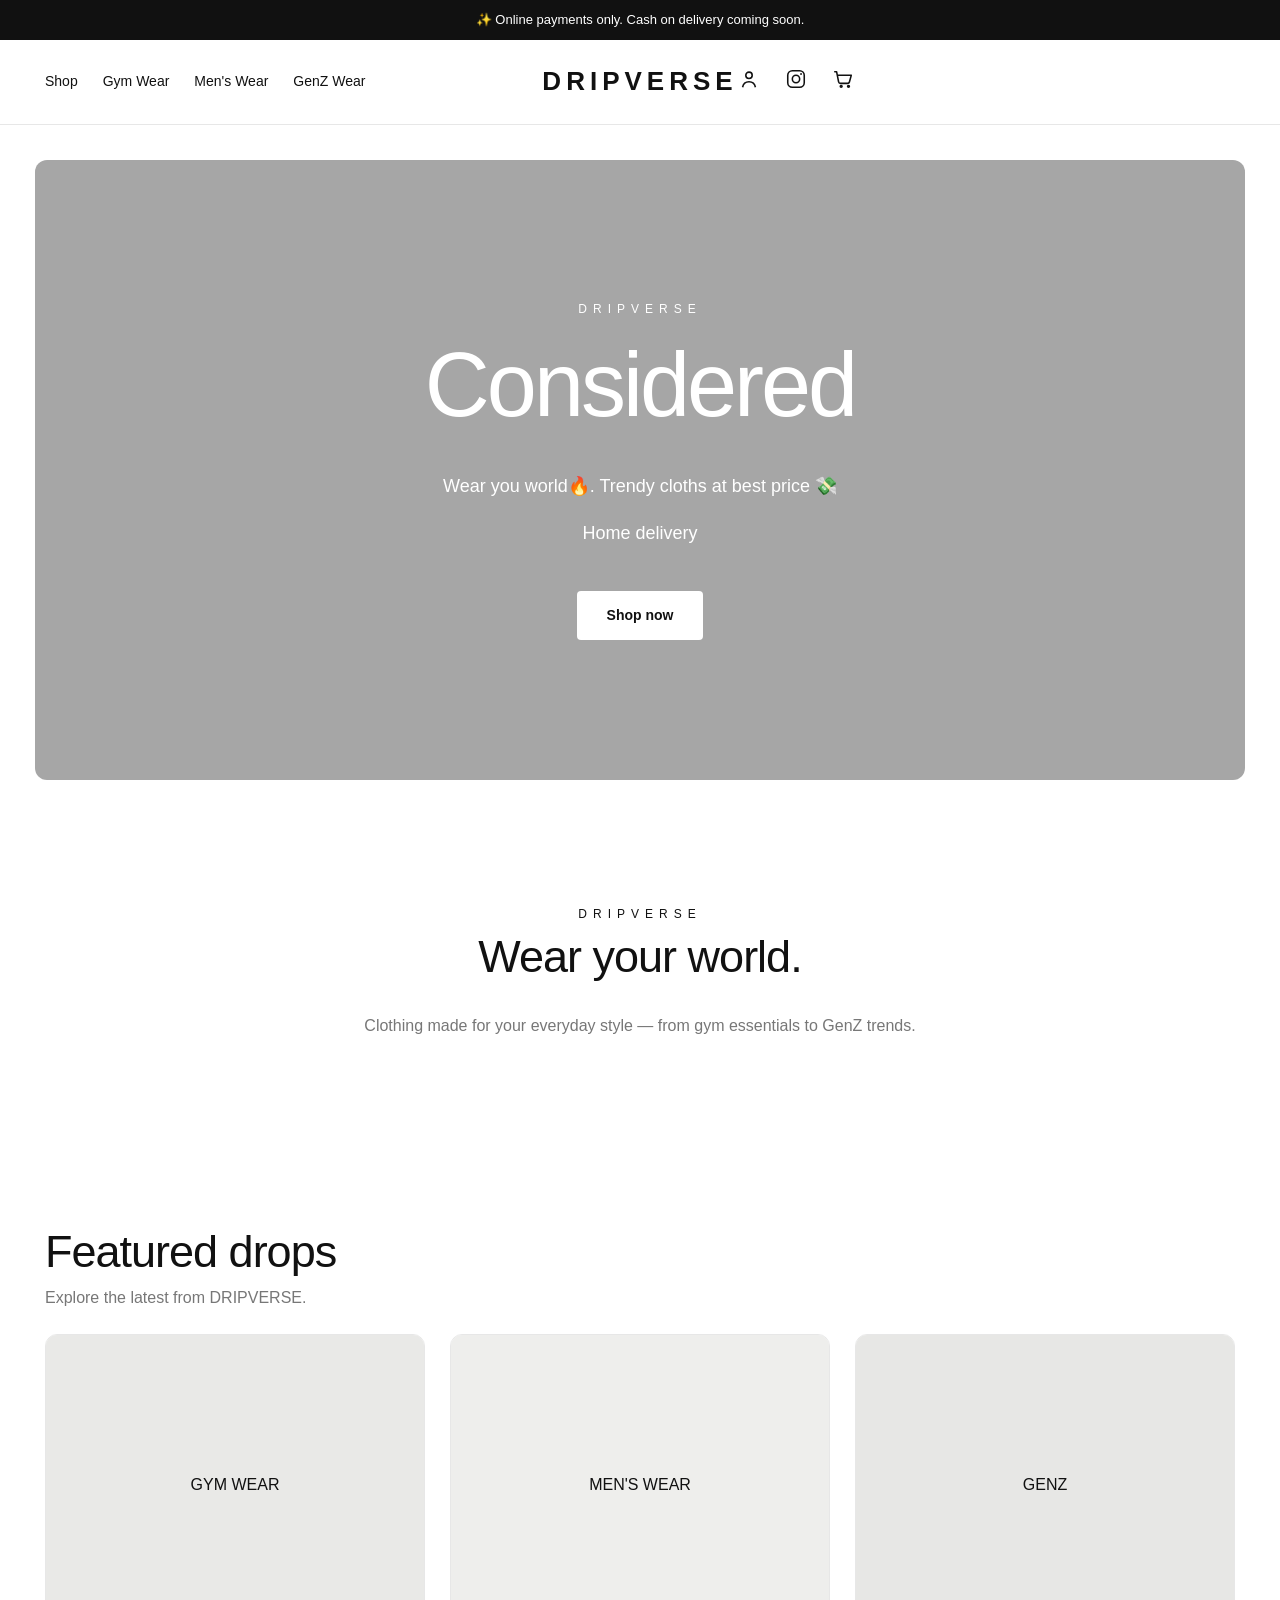
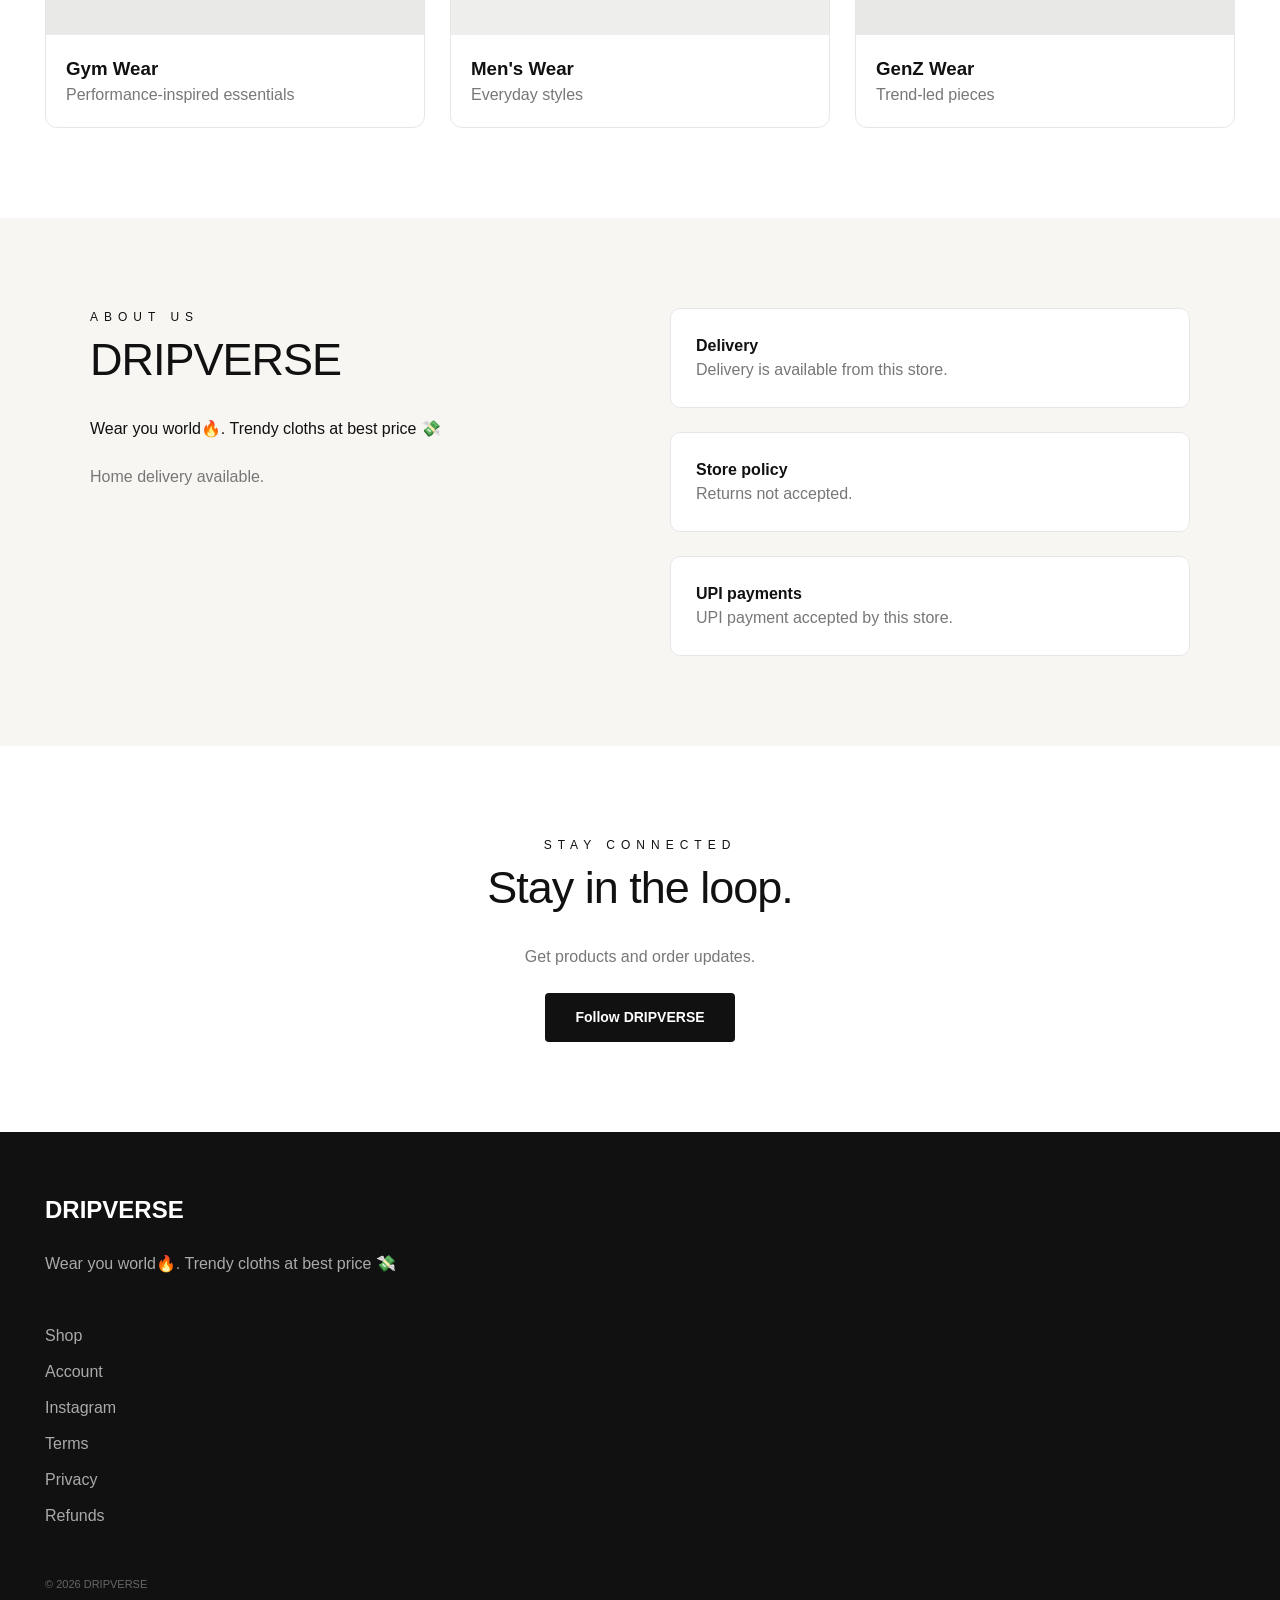
==== index.html @ 85ec78ca "Rename Index.html to index.html" ====
<!DOCTYPE html>
<html lang="en">

<head>

  <meta charset="UTF-8">

  <meta
    name="viewport"
    content="width=device-width, initial-scale=1.0"
  >

  <title>DRIPVERSE</title>

  <link
    rel="stylesheet"
    href="css/style.css"
  >

</head>


<body>


<!-- =========================
     PAYMENT NOTICE
========================= -->

<div class="topbar">

  ✨ Online payments only.
  Cash on delivery coming soon.

</div>



<!-- =========================
     HEADER
========================= -->

<header class="header">


  <!-- LEFT -->

  <nav class="nav-left">

    <a href="shop.html">
      Shop
    </a>

    <a href="shop.html?category=gym">
      Gym Wear
    </a>

    <a href="shop.html?category=men">
      Men's Wear
    </a>

    <a href="shop.html?category=genz">
      GenZ Wear
    </a>

  </nav>



  <!-- CENTER LOGO -->

  <a
    class="logo"
    href="index.html"
  >

    DRIPVERSE

  </a>



  <!-- RIGHT -->

  <nav class="nav-right">


    <!-- ACCOUNT -->

    <a
      href="account.html"
      aria-label="Account"
    >

      <svg
        class="icon"
        viewBox="0 0 24 24"
        fill="none"
        stroke="currentColor"
        stroke-width="1.7"
      >

        <circle
          cx="12"
          cy="8"
          r="3.5"
        />

        <path
          d="M5 21c.7-4 3-6 7-6s6.3 2 7 6"
        />

      </svg>

    </a>



    <!-- INSTAGRAM -->

    <a
      href="https://www.instagram.com/dripverse_co/"
      target="_blank"
      aria-label="Instagram"
    >

      <svg
        class="icon"
        viewBox="0 0 24 24"
        fill="none"
        stroke="currentColor"
        stroke-width="1.7"
      >

        <rect
          x="3"
          y="3"
          width="18"
          height="18"
          rx="5"
        />

        <circle
          cx="12"
          cy="12"
          r="4"
        />

        <circle
          cx="17.5"
          cy="6.5"
          r="1"
          fill="currentColor"
          stroke="none"
        />

      </svg>

    </a>



    <!-- CART -->

    <a
      href="cart.html"
      aria-label="Cart"
    >

      <svg
        class="icon"
        viewBox="0 0 24 24"
        fill="none"
        stroke="currentColor"
        stroke-width="1.7"
        stroke-linecap="round"
        stroke-linejoin="round"
      >

        <path
          d="M3 4h2l2.2 11.2a2 2 0 0 0 2 1.6h7.9a2 2 0 0 0 1.9-1.5L21 8H6"
        />

        <circle
          cx="10"
          cy="20"
          r="1"
        />

        <circle
          cx="18"
          cy="20"
          r="1"
        />

      </svg>

    </a>


  </nav>

</header>



<!-- =========================
     HERO
========================= -->

<section class="hero">


  <div class="hero-content">


    <div class="hero-small">

      DRIPVERSE

    </div>



    <h1>

      Considered

    </h1>



    <p>

      Wear you world🔥.
      Trendy cloths at best price 💸

    </p>



    <p>

      Home delivery

    </p>



    <br>



    <a
      class="btn"
      href="shop.html"
    >

      Shop now

    </a>


  </div>


</section>



<!-- =========================
     INTRO
========================= -->

<section class="section">


  <div
    style="
      max-width:850px;
      margin:auto;
      text-align:center;
    "
  >


    <div class="hero-small">

      DRIPVERSE

    </div>



    <h2 class="title">

      Wear your world.

    </h2>



    <br>



    <p class="subtitle">

      Clothing made for your everyday style —
      from gym essentials to GenZ trends.

    </p>


  </div>


</section>



<!-- =========================
     SHOP
========================= -->

<section
  class="section"
  id="shop"
>


  <h2 class="title">

    Featured drops

  </h2>



  <p class="subtitle">

    Explore the latest from DRIPVERSE.

  </p>



  <br>



  <div class="product-grid">


    <!-- GYM -->

    <a
      class="product-card"
      href="shop.html?category=gym"
    >

      <div
        style="
          height:300px;
          background:#e9e9e7;
          display:flex;
          align-items:center;
          justify-content:center;
        "
      >

        <span>

          GYM WEAR

        </span>

      </div>


      <div class="product-info">

        <h3>

          Gym Wear

        </h3>


        <p class="subtitle">

          Performance-inspired essentials

        </p>

      </div>

    </a>



    <!-- MEN -->

    <a
      class="product-card"
      href="shop.html?category=men"
    >

      <div
        style="
          height:300px;
          background:#eeeeec;
          display:flex;
          align-items:center;
          justify-content:center;
        "
      >

        <span>

          MEN'S WEAR

        </span>

      </div>


      <div class="product-info">

        <h3>

          Men's Wear

        </h3>


        <p class="subtitle">

          Everyday styles

        </p>

      </div>

    </a>



    <!-- GENZ -->

    <a
      class="product-card"
      href="shop.html?category=genz"
    >

      <div
        style="
          height:300px;
          background:#e7e7e5;
          display:flex;
          align-items:center;
          justify-content:center;
        "
      >

        <span>

          GENZ

        </span>

      </div>


      <div class="product-info">

        <h3>

          GenZ Wear

        </h3>


        <p class="subtitle">

          Trend-led pieces

        </p>

      </div>

    </a>


  </div>


</section>



<!-- =========================
     ABOUT
========================= -->

<section
  class="section about"
  id="about"
>


  <div
    style="
      max-width:1100px;
      margin:auto;
      display:grid;
      grid-template-columns:1fr 1fr;
      gap:60px;
    "
  >


    <div>

      <div class="hero-small">

        ABOUT US

      </div>


      <h2 class="title">

        DRIPVERSE

      </h2>


      <br>


      <p>

        Wear you world🔥.
        Trendy cloths at best price 💸

      </p>


      <br>


      <p class="subtitle">

        Home delivery available.

      </p>

    </div>



    <div>


      <div class="info-box">

        <strong>

          Delivery

        </strong>


        <p class="subtitle">

          Delivery is available
          from this store.

        </p>

      </div>


      <br>


      <div class="info-box">

        <strong>

          Store policy

        </strong>


        <p class="subtitle">

          Returns not accepted.

        </p>

      </div>


      <br>


      <div class="info-box">

        <strong>

          UPI payments

        </strong>


        <p class="subtitle">

          UPI payment accepted
          by this store.

        </p>

      </div>


    </div>


  </div>


</section>



<!-- =========================
     CONTACT
========================= -->

<section
  class="section"
  id="contact"
>


  <div
    style="
      max-width:650px;
      margin:auto;
      text-align:center;
    "
  >


    <div class="hero-small">

      STAY CONNECTED

    </div>


    <h2 class="title">

      Stay in the loop.

    </h2>


    <br>


    <p class="subtitle">

      Get products and order updates.

    </p>


    <br>


    <a
      class="btn btn-dark"
      href="https://www.instagram.com/dripverse_co/"
      target="_blank"
    >

      Follow DRIPVERSE

    </a>


  </div>


</section>



<!-- =========================
     FOOTER
========================= -->

<footer class="footer">


  <h2>

    DRIPVERSE

  </h2>


  <br>


  <p
    style="
      color:#aaa;
      max-width:400px;
    "
  >

    Wear you world🔥.
    Trendy cloths at best price 💸

  </p>


  <br><br>


  <div class="footer-links">


    <a href="shop.html">

      Shop

    </a>


    <a href="account.html">

      Account

    </a>


    <a href="https://www.instagram.com/dripverse_co/"
       target="_blank">

      Instagram

    </a>


    <a href="Policies/terms/index.html">

      Terms

    </a>


    <a href="Policies/privacy/index.html">

      Privacy

    </a>


    <a href="Policies/refund/index.html">

      Refunds

    </a>


  </div>


  <br><br>


  <p
    style="
      color:#666;
      font-size:11px;
    "
  >

    © 2026 DRIPVERSE

  </p>


</footer>


</body>

</html>
---- css/style.css ----
/* =========================
   DRIPVERSE GLOBAL STYLE
========================= */

*{
  margin:0;
  padding:0;
  box-sizing:border-box;
}

:root{
  --black:#111111;
  --white:#ffffff;
  --cream:#f7f6f2;
  --grey:#777;
  --border:#e7e7e7;
}

html{
  scroll-behavior:smooth;
}

body{
  font-family:Arial, Helvetica, sans-serif;
  background:var(--white);
  color:var(--black);
  line-height:1.5;
}

a{
  text-decoration:none;
  color:inherit;
}

img{
  max-width:100%;
  display:block;
}


/* =========================
   TOP NOTICE
========================= */

.topbar{
  background:#111;
  color:white;
  text-align:center;
  padding:10px;
  font-size:13px;
}


/* =========================
   HEADER
========================= */

.header{

  height:85px;
  padding:0 45px;

  display:grid;
  grid-template-columns:1fr auto 1fr;

  align-items:center;

  border-bottom:1px solid var(--border);

  background:white;

}


.nav-left,
.nav-right{

  display:flex;
  align-items:center;
  gap:25px;

}


.nav-left a,
.nav-right a{

  font-size:14px;

  transition:.3s;

}


.nav-left a:hover,
.nav-right a:hover{

  opacity:.55;

}


.logo{

  font-size:26px;
  font-weight:800;

  letter-spacing:5px;

}


/* =========================
   ICONS
========================= */


.icon{

  width:22px;
  height:22px;

}


/* =========================
   HERO
========================= */


.hero{

  margin:35px;

  min-height:620px;

  border-radius:12px;

  background:

  linear-gradient(
  rgba(0,0,0,.35),
  rgba(0,0,0,.35)
  ),

  url("../assets/banner.jpg");

  background-size:cover;

  background-position:center;

  display:flex;

  align-items:center;

  justify-content:center;

  text-align:center;

  color:white;

}


.hero-content{

  max-width:800px;

}


.hero-small{

  font-size:12px;

  letter-spacing:6px;

}


.hero h1{

  font-size:90px;

  font-weight:500;

  letter-spacing:-3px;

}


.hero p{

  font-size:18px;

  margin:20px 0;

}



/* =========================
 BUTTONS
========================= */


.btn{

  display:inline-flex;

  justify-content:center;

  align-items:center;

  padding:14px 30px;

  background:white;

  color:#111;

  border-radius:4px;

  font-size:14px;

  font-weight:600;

  transition:.3s;

}


.btn:hover{

  transform:translateY(-3px);

}



.btn-dark{

  background:#111;

  color:white;

}



/* =========================
 SECTIONS
========================= */


.section{

  padding:90px 45px;

}



.title{

  font-size:45px;

  font-weight:500;

  letter-spacing:-1px;

}



.subtitle{

  color:var(--grey);

}



/* =========================
 PRODUCTS
========================= */


.product-grid{

  display:grid;

  grid-template-columns:

  repeat(3,1fr);

  gap:25px;

}


.product-card{

  border:1px solid var(--border);

  border-radius:12px;

  overflow:hidden;

  background:white;

  transition:.3s;

}


.product-card:hover{

  transform:translateY(-5px);

  box-shadow:0 15px 35px rgba(0,0,0,.08);

}


.product-info{

  padding:20px;

}



/* =========================
 ABOUT
========================= */


.about{

 background:var(--cream);

}


.info-box{

 background:white;

 padding:25px;

 border-radius:10px;

 border:1px solid var(--border);

}



/* =========================
 FOOTER
========================= */


.footer{

 background:#111;

 color:white;

 padding:60px 45px;

}


.footer-links{

 display:flex;

 flex-direction:column;

 gap:12px;

 color:#aaa;

}



/* =========================
 LOGIN
========================= */


.auth-container{

 min-height:80vh;

 display:flex;

 align-items:center;

 justify-content:center;

}


.auth-box{

 width:400px;

 background:white;

 border:1px solid var(--border);

 padding:35px;

 border-radius:12px;

}


.input{

 width:100%;

 padding:14px;

 margin-top:12px;

 border:1px solid #ccc;

 border-radius:5px;

}


/* =========================
 MOBILE
========================= */


@media(max-width:800px){


.header{

grid-template-columns:1fr;

height:auto;

gap:20px;

padding:20px;

text-align:center;

}


.nav-left,
.nav-right{

justify-content:center;

flex-wrap:wrap;

}


.hero{

margin:15px;

min-height:500px;

}


.hero h1{

font-size:55px;

}


.section{

padding:60px 20px;

}


.product-grid{

grid-template-columns:1fr;

}


}
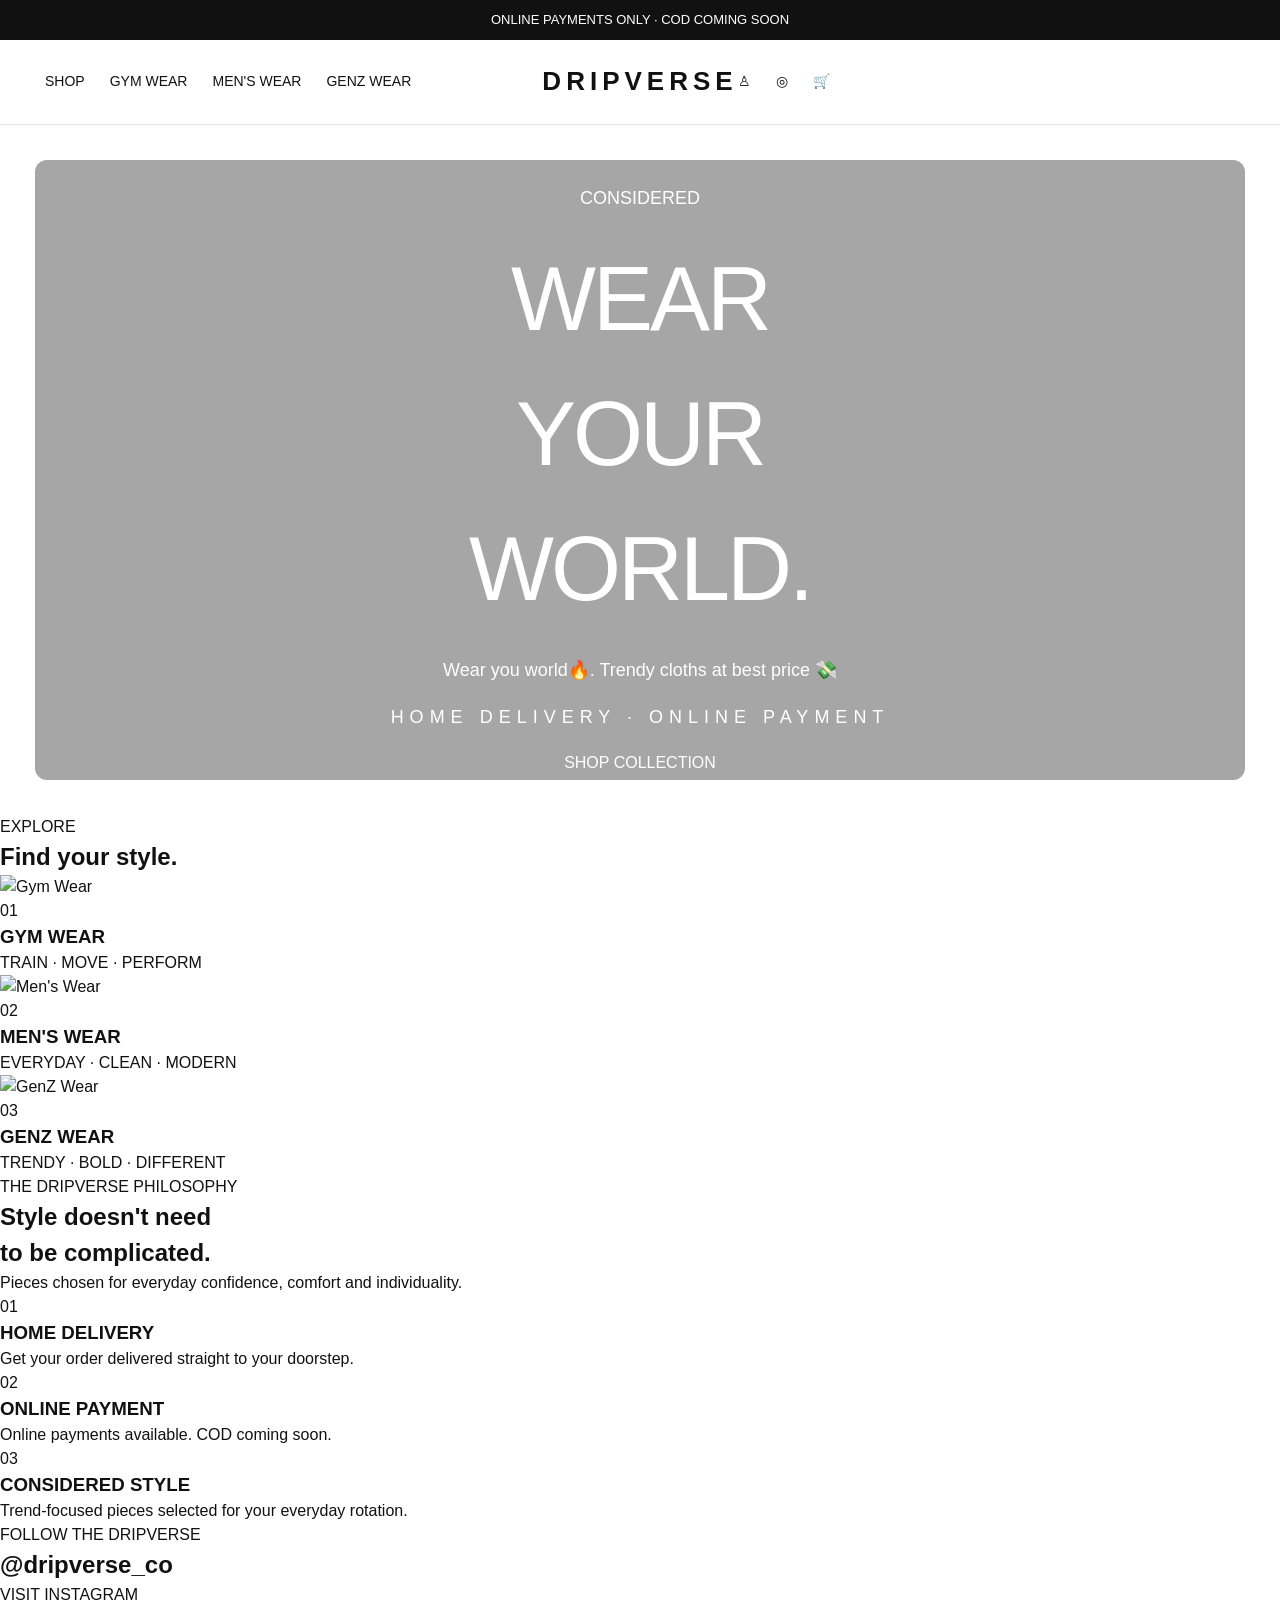
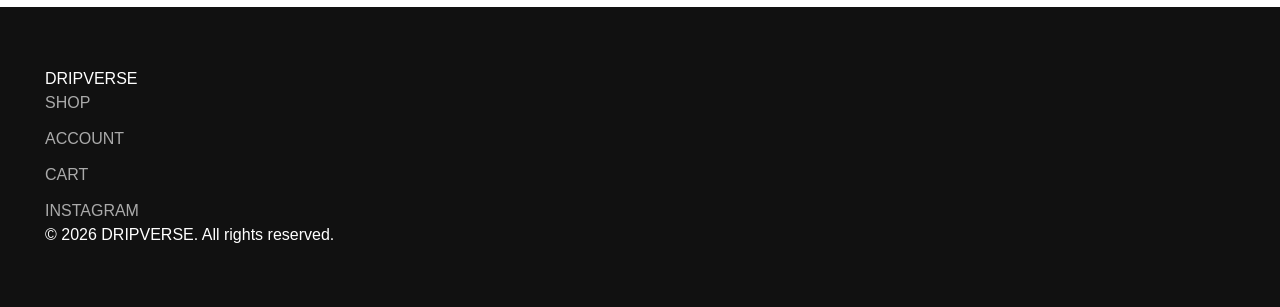
==== commit f2621fed: "Update index.html" ====
--- a/index.html
+++ b/index.html
@@ -1,804 +1,215 @@
 <!DOCTYPE html>
 <html lang="en">
-
 <head>
-
-  <meta charset="UTF-8">
-
-  <meta
-    name="viewport"
-    content="width=device-width, initial-scale=1.0"
-  >
-
-  <title>DRIPVERSE</title>
-
-  <link
-    rel="stylesheet"
-    href="css/style.css"
-  >
-
+<meta charset="UTF-8">
+<meta name="viewport" content="width=device-width, initial-scale=1.0">
+
+<title>DRIPVERSE — Wear Your World</title>
+
+<link rel="stylesheet" href="css/style.css">
 </head>
 
-
 <body>
 
-
-<!-- =========================
-     PAYMENT NOTICE
-========================= -->
-
+<!-- TOP BAR -->
 <div class="topbar">
-
-  ✨ Online payments only.
-  Cash on delivery coming soon.
-
+  ONLINE PAYMENTS ONLY · COD COMING SOON
 </div>
 
-
-
-<!-- =========================
-     HEADER
-========================= -->
-
+<!-- HEADER -->
 <header class="header">
 
-
-  <!-- LEFT -->
-
+  <!-- LEFT NAV -->
   <nav class="nav-left">
-
-    <a href="shop.html">
-      Shop
-    </a>
-
-    <a href="shop.html?category=gym">
-      Gym Wear
-    </a>
-
-    <a href="shop.html?category=men">
-      Men's Wear
-    </a>
-
-    <a href="shop.html?category=genz">
-      GenZ Wear
-    </a>
-
+    <a href="shop.html">SHOP</a>
+    <a href="shop.html?category=gym">GYM WEAR</a>
+    <a href="shop.html?category=men">MEN'S WEAR</a>
+    <a href="shop.html?category=genz">GENZ WEAR</a>
   </nav>
 
-
-
   <!-- CENTER LOGO -->
-
-  <a
-    class="logo"
-    href="index.html"
-  >
-
+  <a href="index.html" class="logo">
     DRIPVERSE
-
   </a>
 
-
-
-  <!-- RIGHT -->
-
+  <!-- RIGHT NAV -->
   <nav class="nav-right">
-
-
-    <!-- ACCOUNT -->
-
-    <a
-      href="account.html"
-      aria-label="Account"
-    >
-
-      <svg
-        class="icon"
-        viewBox="0 0 24 24"
-        fill="none"
-        stroke="currentColor"
-        stroke-width="1.7"
-      >
-
-        <circle
-          cx="12"
-          cy="8"
-          r="3.5"
-        />
-
-        <path
-          d="M5 21c.7-4 3-6 7-6s6.3 2 7 6"
-        />
-
-      </svg>
-
-    </a>
-
-
-
-    <!-- INSTAGRAM -->
+    <a href="account.html" title="Account">♙</a>
 
     <a
       href="https://www.instagram.com/dripverse_co/"
       target="_blank"
-      aria-label="Instagram"
-    >
-
-      <svg
-        class="icon"
-        viewBox="0 0 24 24"
-        fill="none"
-        stroke="currentColor"
-        stroke-width="1.7"
-      >
-
-        <rect
-          x="3"
-          y="3"
-          width="18"
-          height="18"
-          rx="5"
-        />
-
-        <circle
-          cx="12"
-          cy="12"
-          r="4"
-        />
-
-        <circle
-          cx="17.5"
-          cy="6.5"
-          r="1"
-          fill="currentColor"
-          stroke="none"
-        />
-
-      </svg>
-
-    </a>
-
-
-
-    <!-- CART -->
-
-    <a
-      href="cart.html"
-      aria-label="Cart"
-    >
-
-      <svg
-        class="icon"
-        viewBox="0 0 24 24"
-        fill="none"
-        stroke="currentColor"
-        stroke-width="1.7"
-        stroke-linecap="round"
-        stroke-linejoin="round"
-      >
-
-        <path
-          d="M3 4h2l2.2 11.2a2 2 0 0 0 2 1.6h7.9a2 2 0 0 0 1.9-1.5L21 8H6"
-        />
-
-        <circle
-          cx="10"
-          cy="20"
-          r="1"
-        />
-
-        <circle
-          cx="18"
-          cy="20"
-          r="1"
-        />
-
-      </svg>
-
-    </a>
-
-
+      title="Instagram"
+    >◎</a>
+
+    <a href="cart.html" title="Cart">🛒</a>
   </nav>
 
 </header>
 
 
-
-<!-- =========================
-     HERO
-========================= -->
-
+<!-- HERO -->
 <section class="hero">
 
-
   <div class="hero-content">
 
-
-    <div class="hero-small">
-
-      DRIPVERSE
-
-    </div>
-
-
+    <p class="eyebrow">CONSIDERED</p>
 
     <h1>
-
-      Considered
-
+      WEAR<br>
+      YOUR<br>
+      WORLD.
     </h1>
 
-
-
+    <p class="hero-text">
+      Wear you world🔥. Trendy cloths at best price 💸
+    </p>
+
+    <p class="hero-small">
+      HOME DELIVERY · ONLINE PAYMENT
+    </p>
+
+    <a href="shop.html" class="hero-button">
+      SHOP COLLECTION
+    </a>
+
+  </div>
+
+</section>
+
+
+<!-- CATEGORY SECTION -->
+<section class="categories">
+
+  <div class="section-heading">
+    <p>EXPLORE</p>
+    <h2>Find your style.</h2>
+  </div>
+
+  <div class="category-grid">
+
+    <a href="shop.html?category=gym" class="category-card category-one">
+      <img src="assets/product-1.jpg" alt="Gym Wear">
+      <div class="category-overlay">
+        <span>01</span>
+        <h3>GYM WEAR</h3>
+        <p>TRAIN · MOVE · PERFORM</p>
+      </div>
+    </a>
+
+    <a href="shop.html?category=men" class="category-card category-two">
+      <img src="assets/product-2.jpg" alt="Men's Wear">
+      <div class="category-overlay">
+        <span>02</span>
+        <h3>MEN'S WEAR</h3>
+        <p>EVERYDAY · CLEAN · MODERN</p>
+      </div>
+    </a>
+
+    <a href="shop.html?category=genz" class="category-card category-three">
+      <img src="assets/product-3.jpg" alt="GenZ Wear">
+      <div class="category-overlay">
+        <span>03</span>
+        <h3>GENZ WEAR</h3>
+        <p>TRENDY · BOLD · DIFFERENT</p>
+      </div>
+    </a>
+
+  </div>
+
+</section>
+
+
+<!-- STATEMENT -->
+<section class="statement">
+
+  <p class="statement-small">THE DRIPVERSE PHILOSOPHY</p>
+
+  <h2>
+    Style doesn't need<br>
+    to be complicated.
+  </h2>
+
+  <p>
+    Pieces chosen for everyday confidence,
+    comfort and individuality.
+  </p>
+
+</section>
+
+
+<!-- WHY DRIPVERSE -->
+<section class="features">
+
+  <div class="feature">
+    <span>01</span>
+    <h3>HOME DELIVERY</h3>
     <p>
-
-      Wear you world🔥.
-      Trendy cloths at best price 💸
-
-    </p>
-
-
-
+      Get your order delivered straight
+      to your doorstep.
+    </p>
+  </div>
+
+  <div class="feature">
+    <span>02</span>
+    <h3>ONLINE PAYMENT</h3>
     <p>
-
-      Home delivery
-
-    </p>
-
-
-
-    <br>
-
-
-
-    <a
-      class="btn"
-      href="shop.html"
-    >
-
-      Shop now
-
-    </a>
-
-
-  </div>
-
-
-</section>
-
-
-
-<!-- =========================
-     INTRO
-========================= -->
-
-<section class="section">
-
-
-  <div
-    style="
-      max-width:850px;
-      margin:auto;
-      text-align:center;
-    "
+      Online payments available.
+      COD coming soon.
+    </p>
+  </div>
+
+  <div class="feature">
+    <span>03</span>
+    <h3>CONSIDERED STYLE</h3>
+    <p>
+      Trend-focused pieces selected
+      for your everyday rotation.
+    </p>
+  </div>
+
+</section>
+
+
+<!-- INSTAGRAM -->
+<section class="instagram-section">
+
+  <p>FOLLOW THE DRIPVERSE</p>
+
+  <h2>@dripverse_co</h2>
+
+  <a
+    href="https://www.instagram.com/dripverse_co/"
+    target="_blank"
+    class="outline-button"
   >
-
-
-    <div class="hero-small">
-
-      DRIPVERSE
-
-    </div>
-
-
-
-    <h2 class="title">
-
-      Wear your world.
-
-    </h2>
-
-
-
-    <br>
-
-
-
-    <p class="subtitle">
-
-      Clothing made for your everyday style —
-      from gym essentials to GenZ trends.
-
-    </p>
-
-
-  </div>
-
-
-</section>
-
-
-
-<!-- =========================
-     SHOP
-========================= -->
-
-<section
-  class="section"
-  id="shop"
->
-
-
-  <h2 class="title">
-
-    Featured drops
-
-  </h2>
-
-
-
-  <p class="subtitle">
-
-    Explore the latest from DRIPVERSE.
-
+    VISIT INSTAGRAM
+  </a>
+
+</section>
+
+
+<!-- FOOTER -->
+<footer class="footer">
+
+  <div class="footer-logo">
+    DRIPVERSE
+  </div>
+
+  <div class="footer-links">
+    <a href="shop.html">SHOP</a>
+    <a href="account.html">ACCOUNT</a>
+    <a href="cart.html">CART</a>
+    <a href="https://www.instagram.com/dripverse_co/" target="_blank">
+      INSTAGRAM
+    </a>
+  </div>
+
+  <p>
+    © 2026 DRIPVERSE. All rights reserved.
   </p>
 
-
-
-  <br>
-
-
-
-  <div class="product-grid">
-
-
-    <!-- GYM -->
-
-    <a
-      class="product-card"
-      href="shop.html?category=gym"
-    >
-
-      <div
-        style="
-          height:300px;
-          background:#e9e9e7;
-          display:flex;
-          align-items:center;
-          justify-content:center;
-        "
-      >
-
-        <span>
-
-          GYM WEAR
-
-        </span>
-
-      </div>
-
-
-      <div class="product-info">
-
-        <h3>
-
-          Gym Wear
-
-        </h3>
-
-
-        <p class="subtitle">
-
-          Performance-inspired essentials
-
-        </p>
-
-      </div>
-
-    </a>
-
-
-
-    <!-- MEN -->
-
-    <a
-      class="product-card"
-      href="shop.html?category=men"
-    >
-
-      <div
-        style="
-          height:300px;
-          background:#eeeeec;
-          display:flex;
-          align-items:center;
-          justify-content:center;
-        "
-      >
-
-        <span>
-
-          MEN'S WEAR
-
-        </span>
-
-      </div>
-
-
-      <div class="product-info">
-
-        <h3>
-
-          Men's Wear
-
-        </h3>
-
-
-        <p class="subtitle">
-
-          Everyday styles
-
-        </p>
-
-      </div>
-
-    </a>
-
-
-
-    <!-- GENZ -->
-
-    <a
-      class="product-card"
-      href="shop.html?category=genz"
-    >
-
-      <div
-        style="
-          height:300px;
-          background:#e7e7e5;
-          display:flex;
-          align-items:center;
-          justify-content:center;
-        "
-      >
-
-        <span>
-
-          GENZ
-
-        </span>
-
-      </div>
-
-
-      <div class="product-info">
-
-        <h3>
-
-          GenZ Wear
-
-        </h3>
-
-
-        <p class="subtitle">
-
-          Trend-led pieces
-
-        </p>
-
-      </div>
-
-    </a>
-
-
-  </div>
-
-
-</section>
-
-
-
-<!-- =========================
-     ABOUT
-========================= -->
-
-<section
-  class="section about"
-  id="about"
->
-
-
-  <div
-    style="
-      max-width:1100px;
-      margin:auto;
-      display:grid;
-      grid-template-columns:1fr 1fr;
-      gap:60px;
-    "
-  >
-
-
-    <div>
-
-      <div class="hero-small">
-
-        ABOUT US
-
-      </div>
-
-
-      <h2 class="title">
-
-        DRIPVERSE
-
-      </h2>
-
-
-      <br>
-
-
-      <p>
-
-        Wear you world🔥.
-        Trendy cloths at best price 💸
-
-      </p>
-
-
-      <br>
-
-
-      <p class="subtitle">
-
-        Home delivery available.
-
-      </p>
-
-    </div>
-
-
-
-    <div>
-
-
-      <div class="info-box">
-
-        <strong>
-
-          Delivery
-
-        </strong>
-
-
-        <p class="subtitle">
-
-          Delivery is available
-          from this store.
-
-        </p>
-
-      </div>
-
-
-      <br>
-
-
-      <div class="info-box">
-
-        <strong>
-
-          Store policy
-
-        </strong>
-
-
-        <p class="subtitle">
-
-          Returns not accepted.
-
-        </p>
-
-      </div>
-
-
-      <br>
-
-
-      <div class="info-box">
-
-        <strong>
-
-          UPI payments
-
-        </strong>
-
-
-        <p class="subtitle">
-
-          UPI payment accepted
-          by this store.
-
-        </p>
-
-      </div>
-
-
-    </div>
-
-
-  </div>
-
-
-</section>
-
-
-
-<!-- =========================
-     CONTACT
-========================= -->
-
-<section
-  class="section"
-  id="contact"
->
-
-
-  <div
-    style="
-      max-width:650px;
-      margin:auto;
-      text-align:center;
-    "
-  >
-
-
-    <div class="hero-small">
-
-      STAY CONNECTED
-
-    </div>
-
-
-    <h2 class="title">
-
-      Stay in the loop.
-
-    </h2>
-
-
-    <br>
-
-
-    <p class="subtitle">
-
-      Get products and order updates.
-
-    </p>
-
-
-    <br>
-
-
-    <a
-      class="btn btn-dark"
-      href="https://www.instagram.com/dripverse_co/"
-      target="_blank"
-    >
-
-      Follow DRIPVERSE
-
-    </a>
-
-
-  </div>
-
-
-</section>
-
-
-
-<!-- =========================
-     FOOTER
-========================= -->
-
-<footer class="footer">
-
-
-  <h2>
-
-    DRIPVERSE
-
-  </h2>
-
-
-  <br>
-
-
-  <p
-    style="
-      color:#aaa;
-      max-width:400px;
-    "
-  >
-
-    Wear you world🔥.
-    Trendy cloths at best price 💸
-
-  </p>
-
-
-  <br><br>
-
-
-  <div class="footer-links">
-
-
-    <a href="shop.html">
-
-      Shop
-
-    </a>
-
-
-    <a href="account.html">
-
-      Account
-
-    </a>
-
-
-    <a href="https://www.instagram.com/dripverse_co/"
-       target="_blank">
-
-      Instagram
-
-    </a>
-
-
-    <a href="Policies/terms/index.html">
-
-      Terms
-
-    </a>
-
-
-    <a href="Policies/privacy/index.html">
-
-      Privacy
-
-    </a>
-
-
-    <a href="Policies/refund/index.html">
-
-      Refunds
-
-    </a>
-
-
-  </div>
-
-
-  <br><br>
-
-
-  <p
-    style="
-      color:#666;
-      font-size:11px;
-    "
-  >
-
-    © 2026 DRIPVERSE
-
-  </p>
-
-
 </footer>
 
-
 </body>
-
 </html>
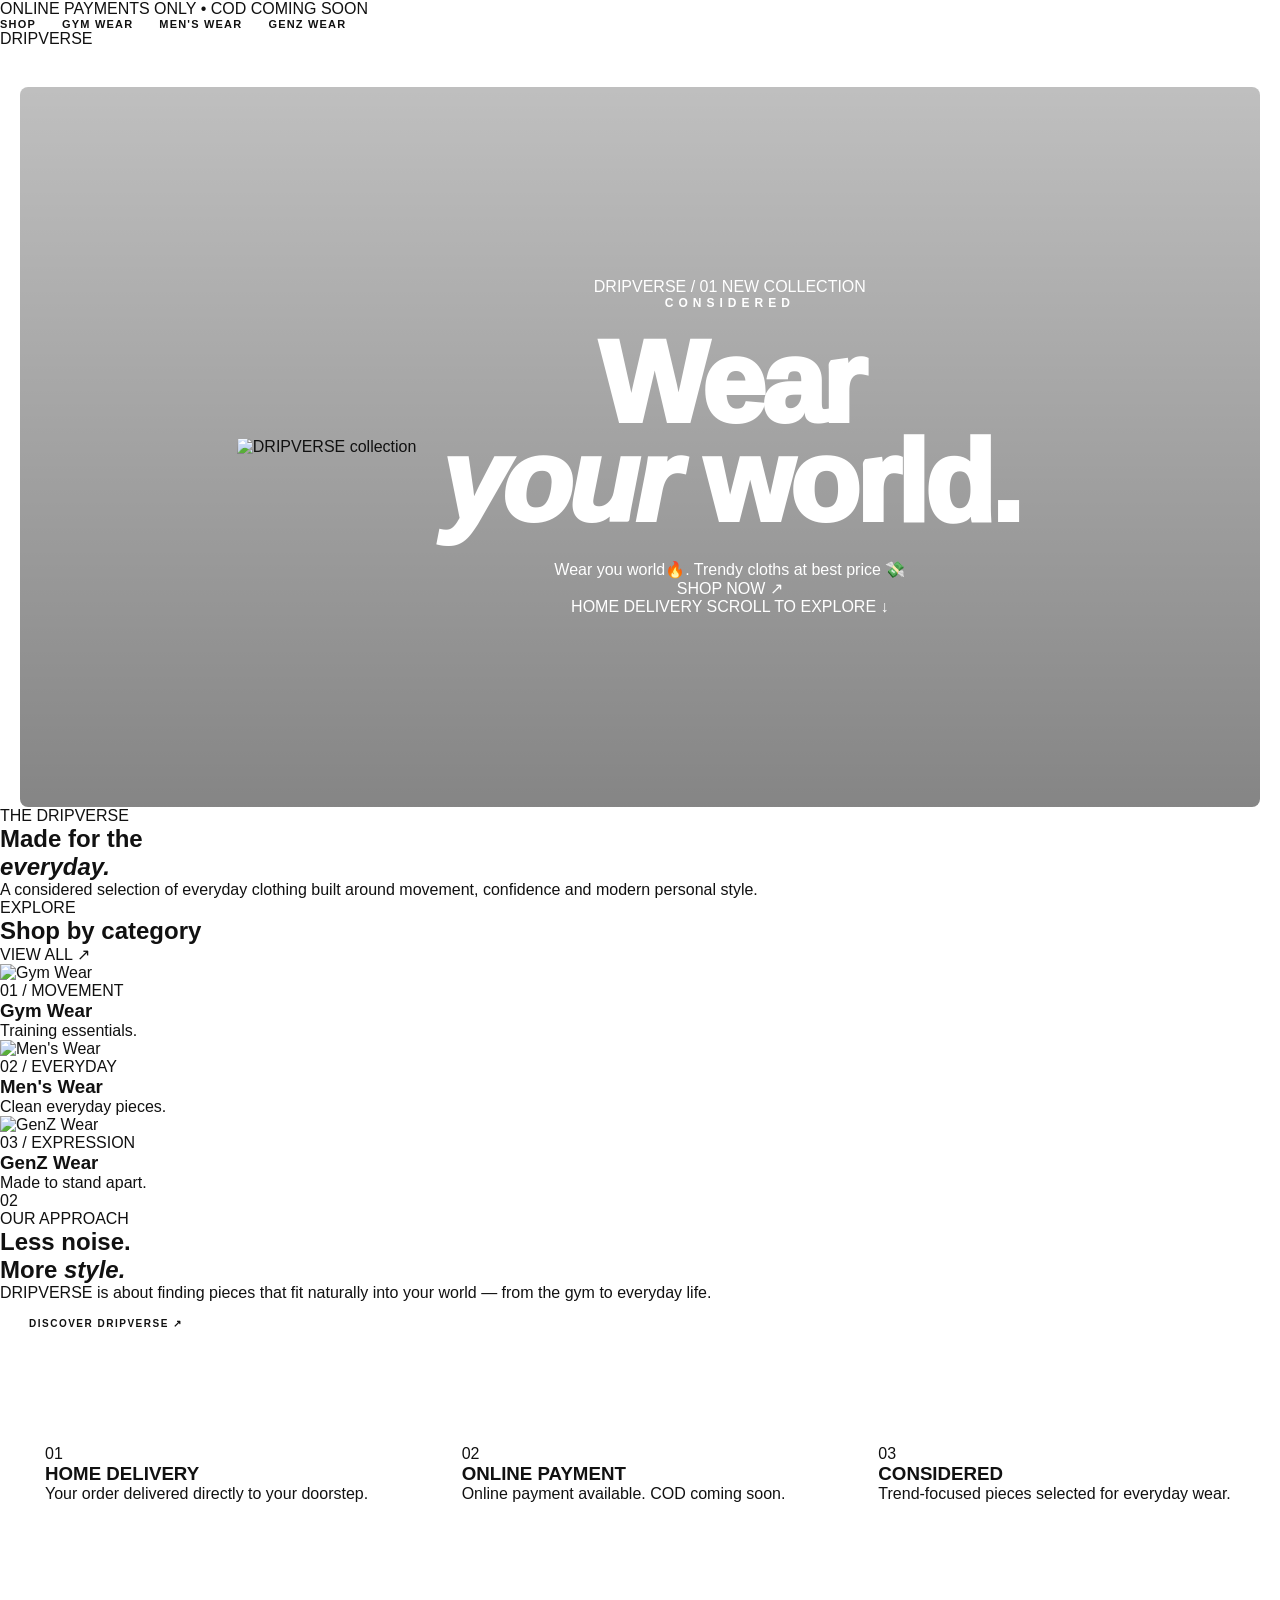
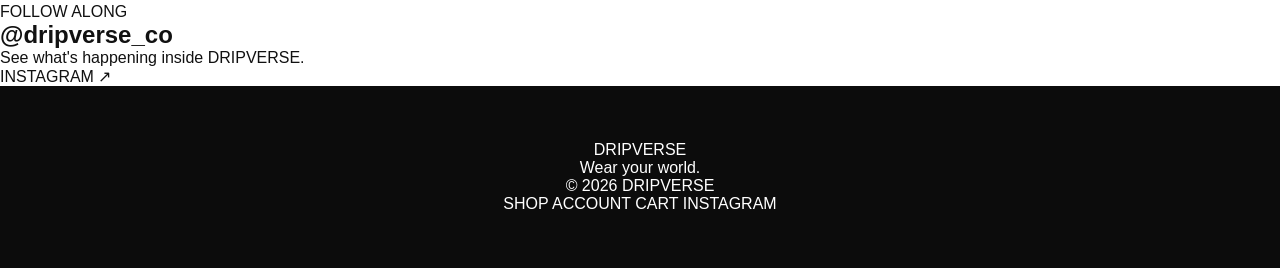
==== commit 59c0ad3e: "Update index.html" ====
--- a/index.html
+++ b/index.html
@@ -1,215 +1,349 @@
 <!DOCTYPE html>
 <html lang="en">
 <head>
-<meta charset="UTF-8">
-<meta name="viewport" content="width=device-width, initial-scale=1.0">
-
-<title>DRIPVERSE — Wear Your World</title>
-
-<link rel="stylesheet" href="css/style.css">
+  <meta charset="UTF-8">
+  <meta name="viewport" content="width=device-width, initial-scale=1.0">
+
+  <title>DRIPVERSE — Wear Your World</title>
+
+  <link rel="preconnect" href="https://fonts.googleapis.com">
+  <link rel="preconnect" href="https://fonts.gstatic.com" crossorigin>
+
+  <link href="https://fonts.googleapis.com/css2?family=DM+Sans:wght@400;500;600;700&family=Playfair+Display:ital,wght@0,500;0,600;1,500&display=swap" rel="stylesheet">
+
+  <link rel="stylesheet" href="css/style.css">
 </head>
 
 <body>
 
-<!-- TOP BAR -->
-<div class="topbar">
-  ONLINE PAYMENTS ONLY · COD COMING SOON
-</div>
-
-<!-- HEADER -->
-<header class="header">
-
-  <!-- LEFT NAV -->
-  <nav class="nav-left">
-    <a href="shop.html">SHOP</a>
-    <a href="shop.html?category=gym">GYM WEAR</a>
-    <a href="shop.html?category=men">MEN'S WEAR</a>
-    <a href="shop.html?category=genz">GENZ WEAR</a>
-  </nav>
-
-  <!-- CENTER LOGO -->
-  <a href="index.html" class="logo">
-    DRIPVERSE
-  </a>
-
-  <!-- RIGHT NAV -->
-  <nav class="nav-right">
-    <a href="account.html" title="Account">♙</a>
-
-    <a
-      href="https://www.instagram.com/dripverse_co/"
-      target="_blank"
-      title="Instagram"
-    >◎</a>
-
-    <a href="cart.html" title="Cart">🛒</a>
-  </nav>
-
-</header>
-
-
-<!-- HERO -->
-<section class="hero">
-
-  <div class="hero-content">
-
-    <p class="eyebrow">CONSIDERED</p>
-
-    <h1>
-      WEAR<br>
-      YOUR<br>
-      WORLD.
-    </h1>
-
-    <p class="hero-text">
-      Wear you world🔥. Trendy cloths at best price 💸
-    </p>
-
-    <p class="hero-small">
-      HOME DELIVERY · ONLINE PAYMENT
-    </p>
-
-    <a href="shop.html" class="hero-button">
-      SHOP COLLECTION
+  <!-- ANNOUNCEMENT -->
+  <div class="announcement">
+    <span>ONLINE PAYMENTS ONLY</span>
+    <span class="announcement-dot">•</span>
+    <span>COD COMING SOON</span>
+  </div>
+
+
+  <!-- NAVIGATION -->
+  <header class="site-header">
+
+    <div class="nav-left">
+      <a href="shop.html">SHOP</a>
+      <a href="shop.html?category=gym">GYM WEAR</a>
+      <a href="shop.html?category=men">MEN'S WEAR</a>
+      <a href="shop.html?category=genz">GENZ WEAR</a>
+    </div>
+
+    <a href="index.html" class="brand">
+      DRIPVERSE
     </a>
 
-  </div>
-
-</section>
-
-
-<!-- CATEGORY SECTION -->
-<section class="categories">
-
-  <div class="section-heading">
-    <p>EXPLORE</p>
-    <h2>Find your style.</h2>
-  </div>
-
-  <div class="category-grid">
-
-    <a href="shop.html?category=gym" class="category-card category-one">
-      <img src="assets/product-1.jpg" alt="Gym Wear">
-      <div class="category-overlay">
+    <div class="nav-right">
+
+      <!-- ACCOUNT -->
+      <a href="account.html" class="icon-link" aria-label="Account">
+        <svg viewBox="0 0 24 24" aria-hidden="true">
+          <circle cx="12" cy="8" r="3.2"></circle>
+          <path d="M5.5 20c.7-3.4 3-5.2 6.5-5.2s5.8 1.8 6.5 5.2"></path>
+        </svg>
+      </a>
+
+      <!-- INSTAGRAM -->
+      <a
+        href="https://www.instagram.com/dripverse_co/"
+        target="_blank"
+        class="icon-link"
+        aria-label="Instagram"
+      >
+        <svg viewBox="0 0 24 24" aria-hidden="true">
+          <rect x="4" y="4" width="16" height="16" rx="4"></rect>
+          <circle cx="12" cy="12" r="3.5"></circle>
+          <circle cx="17.2" cy="6.9" r="1"></circle>
+        </svg>
+      </a>
+
+      <!-- BAG -->
+      <a href="cart.html" class="icon-link" aria-label="Cart">
+        <svg viewBox="0 0 24 24" aria-hidden="true">
+          <path d="M6 8h12l1 12H5L6 8Z"></path>
+          <path d="M9 9V6a3 3 0 0 1 6 0v3"></path>
+        </svg>
+      </a>
+
+    </div>
+
+  </header>
+
+
+  <!-- HERO -->
+  <main>
+
+    <section class="hero">
+
+      <img
+        src="assets/banner.jpg"
+        alt="DRIPVERSE collection"
+        class="hero-image"
+      >
+
+      <div class="hero-shade"></div>
+
+      <div class="hero-content">
+
+        <div class="hero-top">
+          <span>DRIPVERSE / 01</span>
+          <span>NEW COLLECTION</span>
+        </div>
+
+        <div class="hero-center">
+
+          <p class="eyebrow">CONSIDERED</p>
+
+          <h1>
+            Wear<br>
+            <em>your</em> world.
+          </h1>
+
+          <p class="hero-description">
+            Wear you world🔥. Trendy cloths at best price 💸
+          </p>
+
+          <a href="shop.html" class="primary-button">
+            SHOP NOW
+            <span>↗</span>
+          </a>
+
+        </div>
+
+        <div class="hero-bottom">
+          <span>HOME DELIVERY</span>
+          <span>SCROLL TO EXPLORE ↓</span>
+        </div>
+
+      </div>
+
+    </section>
+
+
+    <!-- INTRO -->
+    <section class="intro">
+
+      <div class="intro-label">
+        THE DRIPVERSE
+      </div>
+
+      <div class="intro-copy">
+        <h2>
+          Made for the<br>
+          <em>everyday.</em>
+        </h2>
+
+        <p>
+          A considered selection of everyday clothing
+          built around movement, confidence and modern
+          personal style.
+        </p>
+      </div>
+
+    </section>
+
+
+    <!-- CATEGORIES -->
+    <section class="collections">
+
+      <div class="section-head">
+        <div>
+          <span class="mini-label">EXPLORE</span>
+          <h2>Shop by category</h2>
+        </div>
+
+        <a href="shop.html" class="text-link">
+          VIEW ALL <span>↗</span>
+        </a>
+      </div>
+
+
+      <div class="collection-grid">
+
+        <!-- GYM -->
+        <a
+          href="shop.html?category=gym"
+          class="collection-card collection-large"
+        >
+          <img src="assets/product-1.jpg" alt="Gym Wear">
+
+          <div class="collection-info">
+            <span>01 / MOVEMENT</span>
+            <h3>Gym Wear</h3>
+            <p>Training essentials.</p>
+          </div>
+        </a>
+
+
+        <!-- MEN -->
+        <a
+          href="shop.html?category=men"
+          class="collection-card"
+        >
+          <img src="assets/product-2.jpg" alt="Men's Wear">
+
+          <div class="collection-info">
+            <span>02 / EVERYDAY</span>
+            <h3>Men's Wear</h3>
+            <p>Clean everyday pieces.</p>
+          </div>
+        </a>
+
+
+        <!-- GENZ -->
+        <a
+          href="shop.html?category=genz"
+          class="collection-card"
+        >
+          <img src="assets/product-3.jpg" alt="GenZ Wear">
+
+          <div class="collection-info">
+            <span>03 / EXPRESSION</span>
+            <h3>GenZ Wear</h3>
+            <p>Made to stand apart.</p>
+          </div>
+        </a>
+
+      </div>
+
+    </section>
+
+
+    <!-- BRAND STATEMENT -->
+    <section class="brand-statement">
+
+      <div class="statement-number">
+        02
+      </div>
+
+      <div class="statement-content">
+
+        <span class="mini-label">OUR APPROACH</span>
+
+        <h2>
+          Less noise.<br>
+          More <em>style.</em>
+        </h2>
+
+        <p>
+          DRIPVERSE is about finding pieces that fit
+          naturally into your world — from the gym
+          to everyday life.
+        </p>
+
+        <a href="shop.html" class="outline-button">
+          DISCOVER DRIPVERSE
+          <span>↗</span>
+        </a>
+
+      </div>
+
+    </section>
+
+
+    <!-- FEATURES -->
+    <section class="features">
+
+      <div class="feature-item">
         <span>01</span>
-        <h3>GYM WEAR</h3>
-        <p>TRAIN · MOVE · PERFORM</p>
-      </div>
-    </a>
-
-    <a href="shop.html?category=men" class="category-card category-two">
-      <img src="assets/product-2.jpg" alt="Men's Wear">
-      <div class="category-overlay">
+        <h3>HOME DELIVERY</h3>
+        <p>
+          Your order delivered directly
+          to your doorstep.
+        </p>
+      </div>
+
+      <div class="feature-item">
         <span>02</span>
-        <h3>MEN'S WEAR</h3>
-        <p>EVERYDAY · CLEAN · MODERN</p>
-      </div>
-    </a>
-
-    <a href="shop.html?category=genz" class="category-card category-three">
-      <img src="assets/product-3.jpg" alt="GenZ Wear">
-      <div class="category-overlay">
+        <h3>ONLINE PAYMENT</h3>
+        <p>
+          Online payment available.
+          COD coming soon.
+        </p>
+      </div>
+
+      <div class="feature-item">
         <span>03</span>
-        <h3>GENZ WEAR</h3>
-        <p>TRENDY · BOLD · DIFFERENT</p>
-      </div>
-    </a>
-
-  </div>
-
-</section>
-
-
-<!-- STATEMENT -->
-<section class="statement">
-
-  <p class="statement-small">THE DRIPVERSE PHILOSOPHY</p>
-
-  <h2>
-    Style doesn't need<br>
-    to be complicated.
-  </h2>
-
-  <p>
-    Pieces chosen for everyday confidence,
-    comfort and individuality.
-  </p>
-
-</section>
-
-
-<!-- WHY DRIPVERSE -->
-<section class="features">
-
-  <div class="feature">
-    <span>01</span>
-    <h3>HOME DELIVERY</h3>
-    <p>
-      Get your order delivered straight
-      to your doorstep.
-    </p>
-  </div>
-
-  <div class="feature">
-    <span>02</span>
-    <h3>ONLINE PAYMENT</h3>
-    <p>
-      Online payments available.
-      COD coming soon.
-    </p>
-  </div>
-
-  <div class="feature">
-    <span>03</span>
-    <h3>CONSIDERED STYLE</h3>
-    <p>
-      Trend-focused pieces selected
-      for your everyday rotation.
-    </p>
-  </div>
-
-</section>
-
-
-<!-- INSTAGRAM -->
-<section class="instagram-section">
-
-  <p>FOLLOW THE DRIPVERSE</p>
-
-  <h2>@dripverse_co</h2>
-
-  <a
-    href="https://www.instagram.com/dripverse_co/"
-    target="_blank"
-    class="outline-button"
-  >
-    VISIT INSTAGRAM
-  </a>
-
-</section>
-
-
-<!-- FOOTER -->
-<footer class="footer">
-
-  <div class="footer-logo">
-    DRIPVERSE
-  </div>
-
-  <div class="footer-links">
-    <a href="shop.html">SHOP</a>
-    <a href="account.html">ACCOUNT</a>
-    <a href="cart.html">CART</a>
-    <a href="https://www.instagram.com/dripverse_co/" target="_blank">
-      INSTAGRAM
-    </a>
-  </div>
-
-  <p>
-    © 2026 DRIPVERSE. All rights reserved.
-  </p>
-
-</footer>
+        <h3>CONSIDERED</h3>
+        <p>
+          Trend-focused pieces selected
+          for everyday wear.
+        </p>
+      </div>
+
+    </section>
+
+
+    <!-- INSTAGRAM -->
+    <section class="social">
+
+      <div class="social-inner">
+
+        <span class="mini-label">FOLLOW ALONG</span>
+
+        <h2>
+          @dripverse_co
+        </h2>
+
+        <p>
+          See what's happening inside DRIPVERSE.
+        </p>
+
+        <a
+          href="https://www.instagram.com/dripverse_co/"
+          target="_blank"
+          class="social-button"
+        >
+          INSTAGRAM
+          <span>↗</span>
+        </a>
+
+      </div>
+
+    </section>
+
+  </main>
+
+
+  <!-- FOOTER -->
+  <footer class="footer">
+
+    <div class="footer-top">
+
+      <a href="index.html" class="footer-brand">
+        DRIPVERSE
+      </a>
+
+      <p>
+        Wear your world.
+      </p>
+
+    </div>
+
+    <div class="footer-bottom">
+
+      <span>© 2026 DRIPVERSE</span>
+
+      <div>
+        <a href="shop.html">SHOP</a>
+        <a href="account.html">ACCOUNT</a>
+        <a href="cart.html">CART</a>
+        <a
+          href="https://www.instagram.com/dripverse_co/"
+          target="_blank"
+        >
+          INSTAGRAM
+        </a>
+      </div>
+
+    </div>
+
+  </footer>
 
 </body>
 </html>
--- a/css/style.css
+++ b/css/style.css
@@ -1,53 +1,56 @@
 /* =========================
-   DRIPVERSE GLOBAL STYLE
-========================= */
-
-*{
-  margin:0;
-  padding:0;
-  box-sizing:border-box;
-}
-
-:root{
-  --black:#111111;
-  --white:#ffffff;
-  --cream:#f7f6f2;
-  --grey:#777;
-  --border:#e7e7e7;
-}
-
-html{
-  scroll-behavior:smooth;
-}
-
-body{
-  font-family:Arial, Helvetica, sans-serif;
-  background:var(--white);
-  color:var(--black);
-  line-height:1.5;
-}
-
-a{
-  text-decoration:none;
-  color:inherit;
-}
-
-img{
-  max-width:100%;
-  display:block;
-}
-
-
-/* =========================
-   TOP NOTICE
-========================= */
-
-.topbar{
-  background:#111;
-  color:white;
-  text-align:center;
-  padding:10px;
-  font-size:13px;
+   DRIPVERSE — PREMIUM STYLE
+========================= */
+
+:root {
+  --black: #111111;
+  --dark: #181818;
+  --white: #ffffff;
+  --cream: #f5f4f0;
+  --light: #eeeeeb;
+  --grey: #777777;
+  --border: #deded9;
+}
+
+* {
+  margin: 0;
+  padding: 0;
+  box-sizing: border-box;
+}
+
+html {
+  scroll-behavior: smooth;
+}
+
+body {
+  font-family: Arial, Helvetica, sans-serif;
+  color: var(--black);
+  background: var(--white);
+  overflow-x: hidden;
+}
+
+a {
+  color: inherit;
+  text-decoration: none;
+}
+
+
+/* =========================
+   TOP BAR
+========================= */
+
+.topbar {
+  height: 32px;
+  background: var(--black);
+  color: white;
+
+  display: flex;
+  align-items: center;
+  justify-content: center;
+
+  font-size: 10px;
+  letter-spacing: 1.5px;
+  font-weight: 700;
 }
 
 
@@ -55,71 +58,60 @@
    HEADER
 ========================= */
 
-.header{
-
-  height:85px;
-  padding:0 45px;
-
-  display:grid;
-  grid-template-columns:1fr auto 1fr;
-
-  align-items:center;
-
-  border-bottom:1px solid var(--border);
-
-  background:white;
-
-}
-
+.header {
+  height: 82px;
+
+  display: grid;
+  grid-template-columns: 1fr auto 1fr;
+  align-items: center;
+
+  padding: 0 42px;
+
+  background: rgba(255,255,255,.97);
+
+  border-bottom: 1px solid var(--border);
+
+  position: sticky;
+  top: 0;
+  z-index: 100;
+}
 
 .nav-left,
-.nav-right{
-
-  display:flex;
-  align-items:center;
-  gap:25px;
-
-}
-
-
-.nav-left a,
-.nav-right a{
-
-  font-size:14px;
-
-  transition:.3s;
-
-}
-
-
-.nav-left a:hover,
-.nav-right a:hover{
-
-  opacity:.55;
-
-}
-
-
-.logo{
-
-  font-size:26px;
-  font-weight:800;
-
-  letter-spacing:5px;
-
-}
-
-
-/* =========================
-   ICONS
-========================= */
-
-
-.icon{
-
-  width:22px;
-  height:22px;
-
+.nav-right {
+  display: flex;
+  align-items: center;
+}
+
+.nav-left {
+  gap: 26px;
+}
+
+.nav-right {
+  justify-content: flex-end;
+  gap: 20px;
+}
+
+.nav-left a {
+  font-size: 11px;
+  font-weight: 800;
+  letter-spacing: 1.2px;
+  white-space: nowrap;
+}
+
+.nav-left a:hover {
+  opacity: .55;
+}
+
+.nav-right a {
+  font-size: 19px;
+  line-height: 1;
+}
+
+.logo {
+  font-size: 25px;
+  font-weight: 950;
+  letter-spacing: 6px;
+  white-space: nowrap;
 }
 
 
@@ -127,374 +119,552 @@
    HERO
 ========================= */
 
-
-.hero{
-
-  margin:35px;
-
-  min-height:620px;
-
-  border-radius:12px;
+.hero {
+  width: calc(100% - 40px);
+  max-width: 1500px;
+
+  min-height: 720px;
+
+  margin: 20px auto 0;
+
+  border-radius: 8px;
+
+  position: relative;
+
+  display: flex;
+  align-items: center;
+  justify-content: center;
+
+  text-align: center;
 
   background:
-
-  linear-gradient(
-  rgba(0,0,0,.35),
-  rgba(0,0,0,.35)
-  ),
-
-  url("../assets/banner.jpg");
-
-  background-size:cover;
-
-  background-position:center;
-
-  display:flex;
-
-  align-items:center;
-
-  justify-content:center;
-
-  text-align:center;
-
-  color:white;
-
-}
-
-
-.hero-content{
-
-  max-width:800px;
-
-}
-
-
-.hero-small{
-
-  font-size:12px;
-
-  letter-spacing:6px;
-
-}
-
-
-.hero h1{
-
-  font-size:90px;
-
-  font-weight:500;
-
-  letter-spacing:-3px;
-
-}
-
-
-.hero p{
-
-  font-size:18px;
-
-  margin:20px 0;
-
-}
-
-
-
-/* =========================
- BUTTONS
-========================= */
-
-
-.btn{
-
-  display:inline-flex;
-
-  justify-content:center;
-
-  align-items:center;
-
-  padding:14px 30px;
-
-  background:white;
-
-  color:#111;
-
-  border-radius:4px;
-
-  font-size:14px;
-
-  font-weight:600;
-
-  transition:.3s;
-
-}
-
-
-.btn:hover{
-
-  transform:translateY(-3px);
-
-}
-
-
-
-.btn-dark{
-
-  background:#111;
-
-  color:white;
-
-}
-
-
-
-/* =========================
- SECTIONS
-========================= */
-
-
-.section{
-
-  padding:90px 45px;
-
-}
-
-
-
-.title{
-
-  font-size:45px;
-
-  font-weight:500;
-
-  letter-spacing:-1px;
-
-}
-
-
-
-.subtitle{
-
-  color:var(--grey);
-
-}
-
-
-
-/* =========================
- PRODUCTS
-========================= */
-
-
-.product-grid{
-
-  display:grid;
+    linear-gradient(
+      rgba(0,0,0,.25),
+      rgba(0,0,0,.48)
+    ),
+    url("../assets/banner.jpg") center center / cover no-repeat;
+
+  overflow: hidden;
+}
+
+.hero-content {
+  position: relative;
+  z-index: 2;
+
+  color: white;
+
+  max-width: 900px;
+
+  padding: 60px 25px;
+}
+
+.eyebrow {
+  font-size: 12px;
+  letter-spacing: 5px;
+  font-weight: 800;
+  margin-bottom: 24px;
+}
+
+.hero h1 {
+  font-size: clamp(60px, 9vw, 125px);
+  line-height: .86;
+
+  letter-spacing: -4px;
+
+  font-weight: 950;
+
+  margin-bottom: 28px;
+}
+
+.hero-text {
+  font-size: 17px;
+  font-weight: 500;
+
+  margin-bottom: 10px;
+}
+
+.hero-small {
+  font-size: 10px;
+  letter-spacing: 2px;
+  opacity: .8;
+}
+
+.hero-button {
+  display: inline-flex;
+
+  margin-top: 32px;
+
+  padding: 16px 34px;
+
+  background: white;
+  color: var(--black);
+
+  font-size: 11px;
+  font-weight: 900;
+  letter-spacing: 1.5px;
+
+  border-radius: 3px;
+
+  transition: .25s ease;
+}
+
+.hero-button:hover {
+  transform: translateY(-3px);
+}
+
+
+/* =========================
+   CATEGORY SECTION
+========================= */
+
+.categories {
+  padding: 110px 40px;
+  max-width: 1500px;
+  margin: auto;
+}
+
+.section-heading {
+  margin-bottom: 45px;
+}
+
+.section-heading p {
+  font-size: 10px;
+  letter-spacing: 3px;
+  font-weight: 800;
+  margin-bottom: 12px;
+}
+
+.section-heading h2 {
+  font-size: clamp(38px, 5vw, 65px);
+  letter-spacing: -2px;
+}
+
+
+/* CATEGORY GRID */
+
+.category-grid {
+  display: grid;
 
   grid-template-columns:
-
-  repeat(3,1fr);
-
-  gap:25px;
-
-}
-
-
-.product-card{
-
-  border:1px solid var(--border);
-
-  border-radius:12px;
-
-  overflow:hidden;
-
-  background:white;
-
-  transition:.3s;
-
-}
-
-
-.product-card:hover{
-
-  transform:translateY(-5px);
-
-  box-shadow:0 15px 35px rgba(0,0,0,.08);
-
-}
-
-
-.product-info{
-
-  padding:20px;
-
-}
-
-
-
-/* =========================
- ABOUT
-========================= */
-
-
-.about{
-
- background:var(--cream);
-
-}
-
-
-.info-box{
-
- background:white;
-
- padding:25px;
-
- border-radius:10px;
-
- border:1px solid var(--border);
-
-}
-
-
-
-/* =========================
- FOOTER
-========================= */
-
-
-.footer{
-
- background:#111;
-
- color:white;
-
- padding:60px 45px;
-
-}
-
-
-.footer-links{
-
- display:flex;
-
- flex-direction:column;
-
- gap:12px;
-
- color:#aaa;
-
-}
-
-
-
-/* =========================
- LOGIN
-========================= */
-
-
-.auth-container{
-
- min-height:80vh;
-
- display:flex;
-
- align-items:center;
-
- justify-content:center;
-
-}
-
-
-.auth-box{
-
- width:400px;
-
- background:white;
-
- border:1px solid var(--border);
-
- padding:35px;
-
- border-radius:12px;
-
-}
-
-
-.input{
-
- width:100%;
-
- padding:14px;
-
- margin-top:12px;
-
- border:1px solid #ccc;
-
- border-radius:5px;
-
-}
-
-
-/* =========================
- MOBILE
-========================= */
-
-
-@media(max-width:800px){
-
-
-.header{
-
-grid-template-columns:1fr;
-
-height:auto;
-
-gap:20px;
-
-padding:20px;
-
-text-align:center;
-
-}
-
-
-.nav-left,
-.nav-right{
-
-justify-content:center;
-
-flex-wrap:wrap;
-
-}
-
-
-.hero{
-
-margin:15px;
-
-min-height:500px;
-
-}
-
-
-.hero h1{
-
-font-size:55px;
-
-}
-
-
-.section{
-
-padding:60px 20px;
-
-}
-
-
-.product-grid{
-
-grid-template-columns:1fr;
-
-}
-
-
-}
+    1.2fr
+    1fr
+    1fr;
+
+  gap: 18px;
+}
+
+.category-card {
+  height: 580px;
+
+  position: relative;
+
+  overflow: hidden;
+
+  border-radius: 6px;
+
+  background: #ddd;
+}
+
+.category-card img {
+  width: 100%;
+  height: 100%;
+
+  display: block;
+
+  object-fit: cover;
+
+  transition: transform .6s ease;
+}
+
+.category-card:hover img {
+  transform: scale(1.04);
+}
+
+.category-card::after {
+  content: "";
+
+  position: absolute;
+
+  inset: 0;
+
+  background:
+    linear-gradient(
+      transparent 35%,
+      rgba(0,0,0,.75)
+    );
+
+  pointer-events: none;
+}
+
+.category-overlay {
+  position: absolute;
+
+  left: 28px;
+  right: 28px;
+  bottom: 28px;
+
+  color: white;
+
+  z-index: 2;
+}
+
+.category-overlay span {
+  font-size: 10px;
+  letter-spacing: 2px;
+  opacity: .7;
+}
+
+.category-overlay h3 {
+  font-size: 29px;
+  letter-spacing: 1px;
+  margin: 8px 0;
+}
+
+.category-overlay p {
+  font-size: 9px;
+  letter-spacing: 2px;
+  opacity: .75;
+}
+
+
+/* =========================
+   STATEMENT
+========================= */
+
+.statement {
+  background: var(--cream);
+
+  text-align: center;
+
+  padding: 140px 25px;
+}
+
+.statement-small {
+  font-size: 10px;
+  letter-spacing: 3px;
+  font-weight: 800;
+
+  margin-bottom: 25px;
+}
+
+.statement h2 {
+  font-size: clamp(42px, 6vw, 78px);
+
+  line-height: .95;
+
+  letter-spacing: -3px;
+
+  margin-bottom: 25px;
+}
+
+.statement > p:last-child {
+  color: var(--grey);
+
+  font-size: 14px;
+
+  max-width: 500px;
+
+  margin: auto;
+
+  line-height: 1.7;
+}
+
+
+/* =========================
+   FEATURES
+========================= */
+
+.features {
+  max-width: 1250px;
+
+  margin: auto;
+
+  padding: 100px 30px;
+
+  display: grid;
+
+  grid-template-columns: repeat(3, 1fr);
+
+  gap: 60px;
+}
+
+.feature {
+  border-top: 1px solid var(--border);
+
+  padding-top: 20px;
+}
+
+.feature span {
+  font-size: 10px;
+  letter-spacing: 2px;
+
+  color: var(--grey);
+}
+
+.feature h3 {
+  margin: 20px 0 12px;
+
+  font-size: 14px;
+
+  letter-spacing: 1.5px;
+}
+
+.feature p {
+  color: var(--grey);
+
+  font-size: 13px;
+
+  line-height: 1.7;
+
+  max-width: 270px;
+}
+
+
+/* =========================
+   INSTAGRAM
+========================= */
+
+.instagram-section {
+  background: var(--black);
+
+  color: white;
+
+  text-align: center;
+
+  padding: 130px 20px;
+}
+
+.instagram-section > p {
+  font-size: 10px;
+  letter-spacing: 4px;
+
+  opacity: .6;
+
+  margin-bottom: 20px;
+}
+
+.instagram-section h2 {
+  font-size: clamp(38px, 7vw, 80px);
+
+  letter-spacing: -3px;
+
+  margin-bottom: 35px;
+}
+
+.outline-button {
+  display: inline-block;
+
+  border: 1px solid rgba(255,255,255,.5);
+
+  padding: 15px 28px;
+
+  font-size: 10px;
+
+  font-weight: 800;
+
+  letter-spacing: 1.5px;
+
+  transition: .25s ease;
+}
+
+.outline-button:hover {
+  background: white;
+  color: var(--black);
+}
+
+
+/* =========================
+   FOOTER
+========================= */
+
+.footer {
+  background: #0c0c0c;
+
+  color: white;
+
+  text-align: center;
+
+  padding: 55px 25px;
+}
+
+.footer-logo {
+  font-size: 25px;
+
+  font-weight: 900;
+
+  letter-spacing: 5px;
+
+  margin-bottom: 25px;
+}
+
+.footer-links {
+  display: flex;
+
+  justify-content: center;
+
+  gap: 25px;
+
+  flex-wrap: wrap;
+
+  margin-bottom: 30px;
+}
+
+.footer-links a {
+  font-size: 10px;
+
+  letter-spacing: 1.5px;
+
+  opacity: .7;
+}
+
+.footer > p {
+  font-size: 10px;
+
+  color: #777;
+}
+
+
+/* =========================
+   MOBILE
+========================= */
+
+@media (max-width: 900px) {
+
+  .header {
+    height: auto;
+
+    min-height: 72px;
+
+    padding: 15px 18px;
+
+    grid-template-columns: 1fr auto 1fr;
+  }
+
+  .nav-left {
+    gap: 13px;
+
+    overflow-x: auto;
+
+    scrollbar-width: none;
+  }
+
+  .nav-left::-webkit-scrollbar {
+    display: none;
+  }
+
+  .nav-left a {
+    font-size: 9px;
+  }
+
+  .logo {
+    font-size: 17px;
+
+    letter-spacing: 3px;
+  }
+
+  .nav-right {
+    gap: 12px;
+  }
+
+  .nav-right a {
+    font-size: 16px;
+  }
+
+  .hero {
+    width: calc(100% - 24px);
+
+    min-height: 600px;
+
+    margin-top: 12px;
+  }
+
+  .hero h1 {
+    font-size: clamp(55px, 17vw, 90px);
+
+    letter-spacing: -3px;
+  }
+
+  .hero-text {
+    font-size: 14px;
+  }
+
+  .categories {
+    padding: 75px 15px;
+  }
+
+  .category-grid {
+    grid-template-columns: 1fr;
+
+    gap: 12px;
+  }
+
+  .category-card {
+    height: 460px;
+  }
+
+  .features {
+    grid-template-columns: 1fr;
+
+    gap: 45px;
+
+    padding: 75px 25px;
+  }
+
+}
+
+
+/* =========================
+   SMALL PHONES
+========================= */
+
+@media (max-width: 500px) {
+
+  .topbar {
+    font-size: 8px;
+
+    letter-spacing: 1px;
+  }
+
+  .header {
+    grid-template-columns: 1fr;
+
+    gap: 15px;
+
+    text-align: center;
+  }
+
+  .logo {
+    grid-row: 1;
+  }
+
+  .nav-left {
+    grid-row: 2;
+
+    justify-content: center;
+
+    width: 100%;
+  }
+
+  .nav-right {
+    grid-row: 3;
+
+    justify-content: center;
+  }
+
+  .hero {
+    min-height: 560px;
+  }
+
+  .hero h1 {
+    font-size: 58px;
+  }
+
+  .statement {
+    padding: 100px 20px;
+  }
+
+  .statement h2 {
+    letter-spacing: -2px;
+  }
+
+}
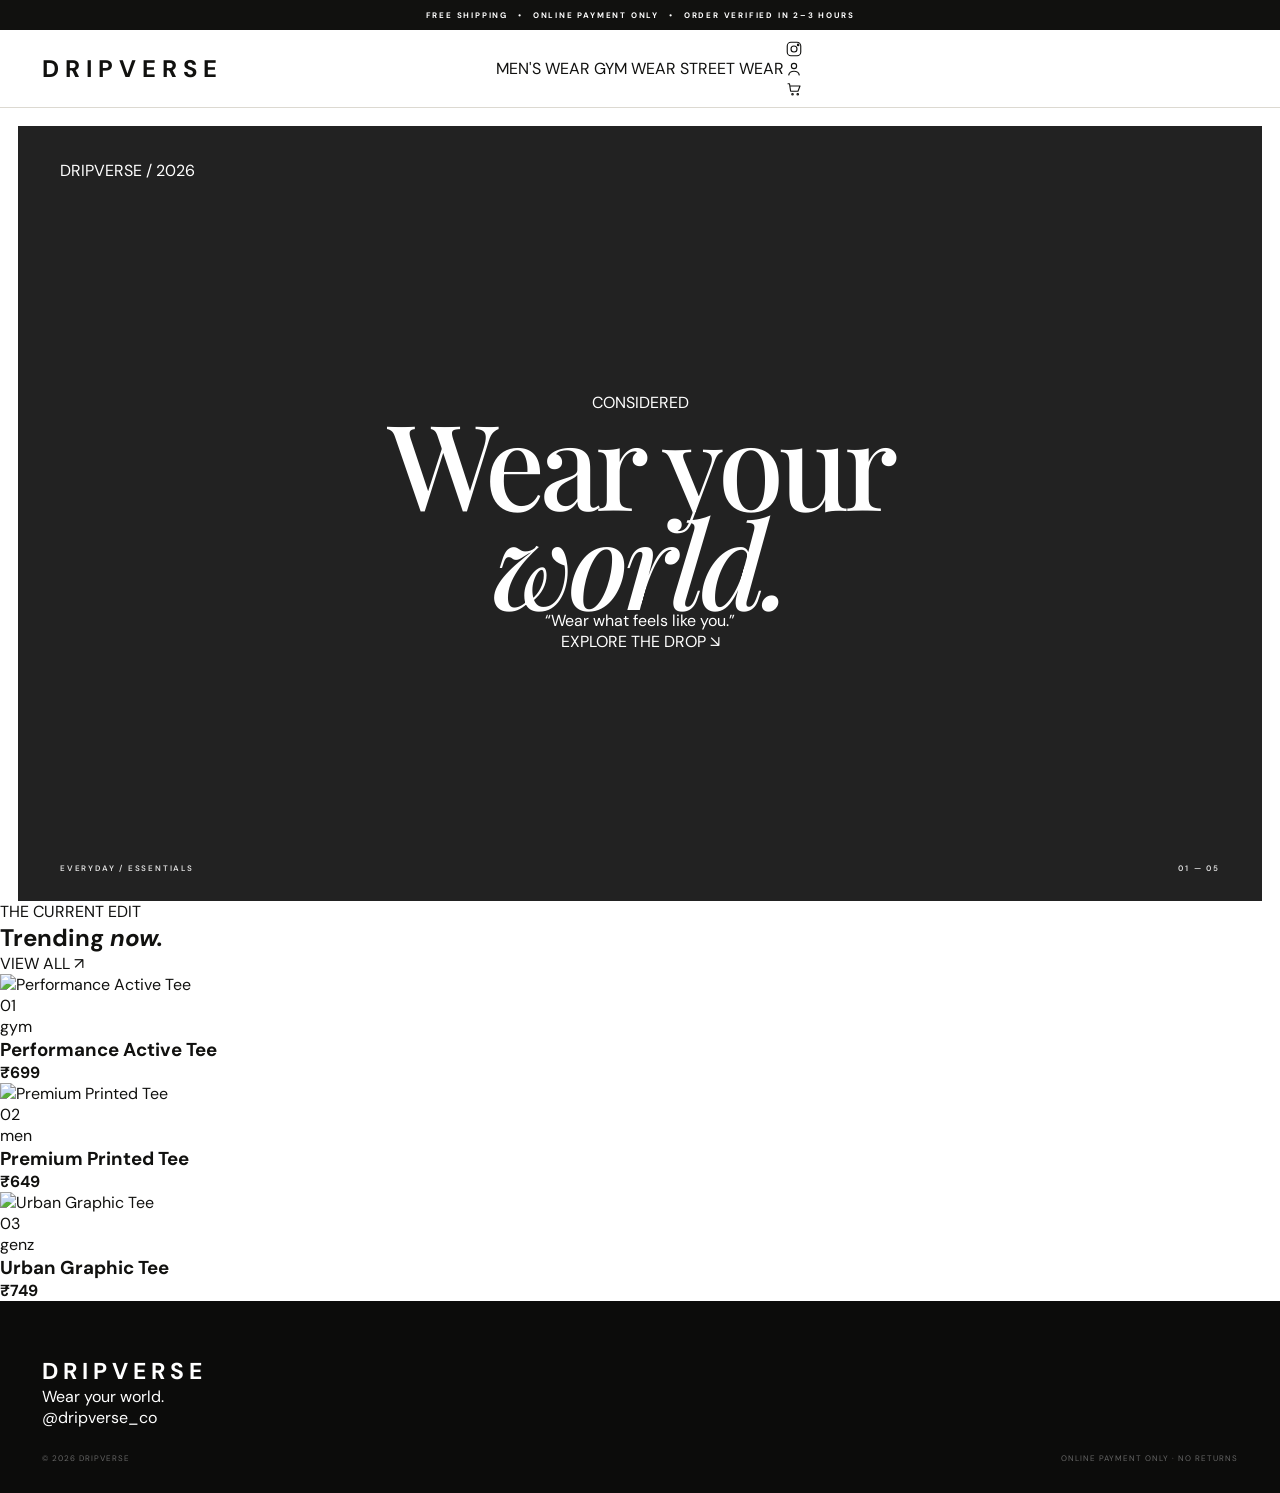
==== commit ba6475e5: "Update index.html" ====
--- a/index.html
+++ b/index.html
@@ -9,64 +9,74 @@
   <link rel="preconnect" href="https://fonts.googleapis.com">
   <link rel="preconnect" href="https://fonts.gstatic.com" crossorigin>
 
-  <link href="https://fonts.googleapis.com/css2?family=DM+Sans:wght@400;500;600;700&family=Playfair+Display:ital,wght@0,500;0,600;1,500&display=swap" rel="stylesheet">
+  <link href="https://fonts.googleapis.com/css2?family=DM+Sans:wght@400;500;600;700&family=Playfair+Display:ital,wght@0,400;0,500;1,400;1,500&display=swap" rel="stylesheet">
 
   <link rel="stylesheet" href="css/style.css">
 </head>
 
 <body>
 
-  <!-- ANNOUNCEMENT -->
   <div class="announcement">
-    <span>ONLINE PAYMENTS ONLY</span>
-    <span class="announcement-dot">•</span>
-    <span>COD COMING SOON</span>
+    FREE SHIPPING
+    <span>•</span>
+    ONLINE PAYMENT ONLY
+    <span>•</span>
+    ORDER VERIFIED IN 2–3 HOURS
   </div>
 
 
-  <!-- NAVIGATION -->
+  <!-- HEADER -->
   <header class="site-header">
 
-    <div class="nav-left">
-      <a href="shop.html">SHOP</a>
-      <a href="shop.html?category=gym">GYM WEAR</a>
-      <a href="shop.html?category=men">MEN'S WEAR</a>
-      <a href="shop.html?category=genz">GENZ WEAR</a>
-    </div>
-
-    <a href="index.html" class="brand">
+    <a href="Index.html" class="brand">
       DRIPVERSE
     </a>
 
-    <div class="nav-right">
-
-      <!-- ACCOUNT -->
-      <a href="account.html" class="icon-link" aria-label="Account">
-        <svg viewBox="0 0 24 24" aria-hidden="true">
-          <circle cx="12" cy="8" r="3.2"></circle>
-          <path d="M5.5 20c.7-3.4 3-5.2 6.5-5.2s5.8 1.8 6.5 5.2"></path>
-        </svg>
-      </a>
+    <nav class="main-nav">
+      <a href="shop.html?category=men">MEN'S WEAR</a>
+      <a href="shop.html?category=gym">GYM WEAR</a>
+      <a href="shop.html?category=genz">STREET WEAR</a>
+    </nav>
+
+    <div class="nav-actions">
 
       <!-- INSTAGRAM -->
       <a
-        href="https://www.instagram.com/dripverse_co/"
+        href="https://instagram.com/dripverse_co/"
         target="_blank"
+        rel="noopener"
         class="icon-link"
         aria-label="Instagram"
       >
         <svg viewBox="0 0 24 24" aria-hidden="true">
-          <rect x="4" y="4" width="16" height="16" rx="4"></rect>
-          <circle cx="12" cy="12" r="3.5"></circle>
-          <circle cx="17.2" cy="6.9" r="1"></circle>
+          <rect x="3" y="3" width="18" height="18" rx="5"></rect>
+          <circle cx="12" cy="12" r="4"></circle>
+          <circle cx="17.5" cy="6.5" r="1"></circle>
         </svg>
       </a>
 
-      <!-- BAG -->
-      <a href="cart.html" class="icon-link" aria-label="Cart">
+      <!-- ACCOUNT -->
+      <a
+        href="account.html"
+        class="icon-link"
+        aria-label="Account"
+      >
         <svg viewBox="0 0 24 24" aria-hidden="true">
-          <path d="M6 8h12l1 12H5L6 8Z"></path>
-          <path d="M9 9V6a3 3 0 0 1 6 0v3"></path>
+          <circle cx="12" cy="8" r="3.5"></circle>
+          <path d="M5 20c.8-3.4 3.2-5 7-5s6.2 1.6 7 5"></path>
+        </svg>
+      </a>
+
+      <!-- CART -->
+      <a
+        href="cart.html"
+        class="icon-link"
+        aria-label="Cart"
+      >
+        <svg viewBox="0 0 24 24" aria-hidden="true">
+          <path d="M4 5h2l1.5 10h9.8L20 8H7"></path>
+          <circle cx="10" cy="19" r="1"></circle>
+          <circle cx="17" cy="19" r="1"></circle>
         </svg>
       </a>
 
@@ -80,44 +90,41 @@
 
     <section class="hero">
 
-      <img
-        src="assets/banner.jpg"
-        alt="DRIPVERSE collection"
-        class="hero-image"
-      >
-
-      <div class="hero-shade"></div>
+      <div class="hero-background"></div>
+
+      <div class="hero-overlay"></div>
 
       <div class="hero-content">
 
-        <div class="hero-top">
-          <span>DRIPVERSE / 01</span>
-          <span>NEW COLLECTION</span>
+        <div class="hero-small">
+          DRIPVERSE / 2026
         </div>
 
         <div class="hero-center">
 
-          <p class="eyebrow">CONSIDERED</p>
+          <p class="considered">
+            CONSIDERED
+          </p>
 
           <h1>
-            Wear<br>
-            <em>your</em> world.
+            Wear your
+            <em>world.</em>
           </h1>
 
-          <p class="hero-description">
-            Wear you world🔥. Trendy cloths at best price 💸
+          <p class="hero-quote">
+            “Wear what feels like you.”
           </p>
 
-          <a href="shop.html" class="primary-button">
-            SHOP NOW
-            <span>↗</span>
+          <a href="#trending" class="hero-link">
+            EXPLORE THE DROP
+            <span>↘</span>
           </a>
 
         </div>
 
         <div class="hero-bottom">
-          <span>HOME DELIVERY</span>
-          <span>SCROLL TO EXPLORE ↓</span>
+          <span>EVERYDAY / ESSENTIALS</span>
+          <span>01 — 05</span>
         </div>
 
       </div>
@@ -125,183 +132,37 @@
     </section>
 
 
-    <!-- INTRO -->
-    <section class="intro">
-
-      <div class="intro-label">
-        THE DRIPVERSE
-      </div>
-
-      <div class="intro-copy">
-        <h2>
-          Made for the<br>
-          <em>everyday.</em>
-        </h2>
-
-        <p>
-          A considered selection of everyday clothing
-          built around movement, confidence and modern
-          personal style.
-        </p>
-      </div>
-
-    </section>
-
-
-    <!-- CATEGORIES -->
-    <section class="collections">
-
-      <div class="section-head">
+    <!-- TRENDING -->
+    <section class="trending" id="trending">
+
+      <div class="trending-heading">
+
         <div>
-          <span class="mini-label">EXPLORE</span>
-          <h2>Shop by category</h2>
-        </div>
-
-        <a href="shop.html" class="text-link">
-          VIEW ALL <span>↗</span>
-        </a>
-      </div>
-
-
-      <div class="collection-grid">
-
-        <!-- GYM -->
-        <a
-          href="shop.html?category=gym"
-          class="collection-card collection-large"
-        >
-          <img src="assets/product-1.jpg" alt="Gym Wear">
-
-          <div class="collection-info">
-            <span>01 / MOVEMENT</span>
-            <h3>Gym Wear</h3>
-            <p>Training essentials.</p>
-          </div>
-        </a>
-
-
-        <!-- MEN -->
-        <a
-          href="shop.html?category=men"
-          class="collection-card"
-        >
-          <img src="assets/product-2.jpg" alt="Men's Wear">
-
-          <div class="collection-info">
-            <span>02 / EVERYDAY</span>
-            <h3>Men's Wear</h3>
-            <p>Clean everyday pieces.</p>
-          </div>
-        </a>
-
-
-        <!-- GENZ -->
-        <a
-          href="shop.html?category=genz"
-          class="collection-card"
-        >
-          <img src="assets/product-3.jpg" alt="GenZ Wear">
-
-          <div class="collection-info">
-            <span>03 / EXPRESSION</span>
-            <h3>GenZ Wear</h3>
-            <p>Made to stand apart.</p>
-          </div>
-        </a>
-
-      </div>
-
-    </section>
-
-
-    <!-- BRAND STATEMENT -->
-    <section class="brand-statement">
-
-      <div class="statement-number">
-        02
-      </div>
-
-      <div class="statement-content">
-
-        <span class="mini-label">OUR APPROACH</span>
-
-        <h2>
-          Less noise.<br>
-          More <em>style.</em>
-        </h2>
-
-        <p>
-          DRIPVERSE is about finding pieces that fit
-          naturally into your world — from the gym
-          to everyday life.
-        </p>
-
-        <a href="shop.html" class="outline-button">
-          DISCOVER DRIPVERSE
+          <p class="section-label">
+            THE CURRENT EDIT
+          </p>
+
+          <h2>
+            Trending
+            <em>now.</em>
+          </h2>
+        </div>
+
+        <a href="shop.html" class="view-all">
+          VIEW ALL
           <span>↗</span>
         </a>
 
       </div>
 
-    </section>
-
-
-    <!-- FEATURES -->
-    <section class="features">
-
-      <div class="feature-item">
-        <span>01</span>
-        <h3>HOME DELIVERY</h3>
-        <p>
-          Your order delivered directly
-          to your doorstep.
-        </p>
-      </div>
-
-      <div class="feature-item">
-        <span>02</span>
-        <h3>ONLINE PAYMENT</h3>
-        <p>
-          Online payment available.
-          COD coming soon.
-        </p>
-      </div>
-
-      <div class="feature-item">
-        <span>03</span>
-        <h3>CONSIDERED</h3>
-        <p>
-          Trend-focused pieces selected
-          for everyday wear.
-        </p>
-      </div>
-
-    </section>
-
-
-    <!-- INSTAGRAM -->
-    <section class="social">
-
-      <div class="social-inner">
-
-        <span class="mini-label">FOLLOW ALONG</span>
-
-        <h2>
-          @dripverse_co
-        </h2>
-
-        <p>
-          See what's happening inside DRIPVERSE.
-        </p>
-
-        <a
-          href="https://www.instagram.com/dripverse_co/"
-          target="_blank"
-          class="social-button"
-        >
-          INSTAGRAM
-          <span>↗</span>
-        </a>
+
+      <div class="product-grid" id="trending-grid">
+
+        <!-- Products are inserted by JavaScript -->
+
+        <div class="product-loading">
+          LOADING PRODUCTS...
+        </div>
 
       </div>
 
@@ -313,9 +174,9 @@
   <!-- FOOTER -->
   <footer class="footer">
 
-    <div class="footer-top">
-
-      <a href="index.html" class="footer-brand">
+    <div class="footer-main">
+
+      <a href="Index.html" class="footer-brand">
         DRIPVERSE
       </a>
 
@@ -323,27 +184,86 @@
         Wear your world.
       </p>
 
+      <a
+        href="https://instagram.com/dripverse_co/"
+        target="_blank"
+        rel="noopener"
+      >
+        @dripverse_co
+      </a>
+
     </div>
 
     <div class="footer-bottom">
 
-      <span>© 2026 DRIPVERSE</span>
-
-      <div>
-        <a href="shop.html">SHOP</a>
-        <a href="account.html">ACCOUNT</a>
-        <a href="cart.html">CART</a>
-        <a
-          href="https://www.instagram.com/dripverse_co/"
-          target="_blank"
-        >
-          INSTAGRAM
-        </a>
-      </div>
+      <span>
+        © 2026 DRIPVERSE
+      </span>
+
+      <span>
+        ONLINE PAYMENT ONLY · NO RETURNS
+      </span>
 
     </div>
 
   </footer>
+
+
+  <!-- PRODUCT DATA -->
+  <script type="module">
+
+    import { getProducts } from "./js/products.js";
+
+    const grid = document.getElementById("trending-grid");
+
+    const products = getProducts();
+
+    grid.innerHTML = "";
+
+    products.slice(0, 5).forEach((product, index) => {
+
+      const card = document.createElement("a");
+
+      card.className = "product-card";
+
+      card.href = `product.html?id=${encodeURIComponent(product.id)}`;
+
+      card.innerHTML = `
+        <div class="product-image">
+          <img
+            src="${product.image}"
+            alt="${product.name}"
+            loading="lazy"
+          >
+          <span class="product-number">
+            ${String(index + 1).padStart(2, "0")}
+          </span>
+        </div>
+
+        <div class="product-info">
+
+          <div>
+            <p class="product-category">
+              ${product.category}
+            </p>
+
+            <h3>
+              ${product.name}
+            </h3>
+          </div>
+
+          <strong>
+            ₹${product.price}
+          </strong>
+
+        </div>
+      `;
+
+      grid.appendChild(card);
+
+    });
+
+  </script>
 
 </body>
 </html>
--- a/css/style.css
+++ b/css/style.css
@@ -1,16 +1,25 @@
-/* =========================
-   DRIPVERSE — PREMIUM STYLE
-========================= */
+/* =========================================================
+   DRIPVERSE
+   Premium Editorial Fashion Store
+========================================================= */
 
 :root {
-  --black: #111111;
-  --dark: #181818;
+  --black: #11110f;
+  --soft-black: #191917;
   --white: #ffffff;
-  --cream: #f5f4f0;
-  --light: #eeeeeb;
-  --grey: #777777;
-  --border: #deded9;
-}
+  --cream: #f4f2ed;
+  --warm: #ebe8e1;
+  --grey: #77736c;
+  --line: #dcd9d1;
+
+  --sans: "DM Sans", Arial, sans-serif;
+  --serif: "Playfair Display", Georgia, serif;
+}
+
+
+/* =========================================================
+   RESET
+========================================================= */
 
 * {
   margin: 0;
@@ -23,10 +32,17 @@
 }
 
 body {
-  font-family: Arial, Helvetica, sans-serif;
+  background: var(--white);
   color: var(--black);
-  background: var(--white);
+
+  font-family: var(--sans);
+
   overflow-x: hidden;
+}
+
+img {
+  display: block;
+  max-width: 100%;
 }
 
 a {
@@ -35,12 +51,13 @@
 }
 
 
-/* =========================
-   TOP BAR
-========================= */
-
-.topbar {
-  height: 32px;
+/* =========================================================
+   ANNOUNCEMENT
+========================================================= */
+
+.announcement {
+  height: 30px;
+
   background: var(--black);
   color: white;
 
@@ -48,239 +65,456 @@
   align-items: center;
   justify-content: center;
 
-  font-size: 10px;
-  letter-spacing: 1.5px;
+  gap: 10px;
+
+  font-size: 8px;
   font-weight: 700;
-}
-
-
-/* =========================
+
+  letter-spacing: 1.8px;
+}
+
+.announcement-dot {
+  opacity: .45;
+}
+
+
+/* =========================================================
    HEADER
-========================= */
-
-.header {
-  height: 82px;
+========================================================= */
+
+.site-header {
+  width: 100%;
+  height: 78px;
+
+  padding: 0 42px;
 
   display: grid;
   grid-template-columns: 1fr auto 1fr;
   align-items: center;
 
-  padding: 0 42px;
-
   background: rgba(255,255,255,.97);
 
-  border-bottom: 1px solid var(--border);
-
-  position: sticky;
-  top: 0;
-  z-index: 100;
-}
-
-.nav-left,
+  border-bottom: 1px solid var(--line);
+
+  position: relative;
+  z-index: 20;
+}
+
+
+/* LEFT */
+
+.nav-left {
+  display: flex;
+  align-items: center;
+  gap: 27px;
+}
+
+.nav-left a {
+  font-size: 10px;
+  font-weight: 700;
+
+  letter-spacing: 1.25px;
+
+  white-space: nowrap;
+
+  transition: opacity .2s ease;
+}
+
+.nav-left a:hover {
+  opacity: .45;
+}
+
+
+/* LOGO */
+
+.brand {
+  font-size: 24px;
+
+  font-weight: 700;
+
+  letter-spacing: 6px;
+
+  line-height: 1;
+
+  white-space: nowrap;
+}
+
+
+/* RIGHT */
+
 .nav-right {
   display: flex;
   align-items: center;
-}
-
-.nav-left {
-  gap: 26px;
-}
-
-.nav-right {
   justify-content: flex-end;
+
   gap: 20px;
 }
 
-.nav-left a {
-  font-size: 11px;
-  font-weight: 800;
-  letter-spacing: 1.2px;
-  white-space: nowrap;
-}
-
-.nav-left a:hover {
-  opacity: .55;
-}
-
-.nav-right a {
-  font-size: 19px;
-  line-height: 1;
-}
-
-.logo {
-  font-size: 25px;
-  font-weight: 950;
-  letter-spacing: 6px;
-  white-space: nowrap;
-}
-
-
-/* =========================
-   HERO
-========================= */
-
-.hero {
-  width: calc(100% - 40px);
-  max-width: 1500px;
-
-  min-height: 720px;
-
-  margin: 20px auto 0;
-
-  border-radius: 8px;
-
-  position: relative;
+.icon-link {
+  width: 20px;
+  height: 20px;
 
   display: flex;
   align-items: center;
   justify-content: center;
 
-  text-align: center;
+  transition:
+    opacity .2s ease,
+    transform .2s ease;
+}
+
+.icon-link:hover {
+  opacity: .45;
+  transform: translateY(-1px);
+}
+
+.icon-link svg {
+  width: 18px;
+  height: 18px;
+
+  fill: none;
+
+  stroke: currentColor;
+
+  stroke-width: 1.5;
+
+  stroke-linecap: round;
+  stroke-linejoin: round;
+}
+
+
+/* =========================================================
+   HERO
+========================================================= */
+
+.hero {
+  width: calc(100% - 36px);
+  height: min(790px, calc(100vh - 125px));
+
+  min-height: 600px;
+
+  margin: 18px auto 0;
+
+  position: relative;
+
+  overflow: hidden;
+
+  background: #222;
+
+  color: white;
+}
+
+.hero-image {
+  width: 100%;
+  height: 100%;
+
+  object-fit: cover;
+
+  object-position: center;
+
+  transform: scale(1.01);
+}
+
+.hero-shade {
+  position: absolute;
+
+  inset: 0;
 
   background:
     linear-gradient(
-      rgba(0,0,0,.25),
-      rgba(0,0,0,.48)
-    ),
-    url("../assets/banner.jpg") center center / cover no-repeat;
+      180deg,
+      rgba(0,0,0,.22) 0%,
+      rgba(0,0,0,.03) 35%,
+      rgba(0,0,0,.58) 100%
+    );
+}
+
+.hero-content {
+  position: absolute;
+
+  inset: 0;
+
+  padding: 34px 42px 28px;
+
+  display: flex;
+
+  flex-direction: column;
+
+  justify-content: space-between;
+}
+
+
+/* HERO TOP */
+
+.hero-top,
+.hero-bottom {
+  display: flex;
+
+  justify-content: space-between;
+
+  font-size: 8px;
+
+  font-weight: 600;
+
+  letter-spacing: 1.8px;
+
+  opacity: .85;
+}
+
+
+/* HERO CENTER */
+
+.hero-center {
+  text-align: center;
+
+  margin: auto;
+
+  max-width: 800px;
+}
+
+.eyebrow {
+  margin-bottom: 19px;
+
+  font-size: 9px;
+
+  font-weight: 700;
+
+  letter-spacing: 4px;
+}
+
+.hero h1 {
+  font-family: var(--serif);
+
+  font-size: clamp(70px, 9.3vw, 142px);
+
+  font-weight: 500;
+
+  line-height: .83;
+
+  letter-spacing: -5px;
+
+  text-transform: none;
+}
+
+.hero h1 em {
+  font-weight: 500;
+}
+
+.hero-description {
+  margin: 29px auto 0;
+
+  max-width: 420px;
+
+  font-size: 12px;
+
+  line-height: 1.7;
+
+  letter-spacing: .2px;
+}
+
+
+/* BUTTON */
+
+.primary-button {
+  display: inline-flex;
+
+  align-items: center;
+  gap: 25px;
+
+  margin-top: 25px;
+
+  padding: 14px 22px;
+
+  background: white;
+
+  color: var(--black);
+
+  font-size: 9px;
+
+  font-weight: 700;
+
+  letter-spacing: 1.5px;
+
+  transition:
+    background .25s ease,
+    color .25s ease;
+}
+
+.primary-button span {
+  font-size: 14px;
+
+  line-height: 0;
+}
+
+.primary-button:hover {
+  background: var(--black);
+
+  color: white;
+}
+
+
+/* =========================================================
+   INTRO
+========================================================= */
+
+.intro {
+  width: min(1200px, calc(100% - 80px));
+
+  margin: auto;
+
+  padding: 150px 0;
+
+  display: grid;
+
+  grid-template-columns: 1fr 2fr;
+
+  gap: 80px;
+}
+
+.intro-label {
+  padding-top: 12px;
+
+  font-size: 9px;
+
+  font-weight: 700;
+
+  letter-spacing: 2.5px;
+
+  color: var(--grey);
+}
+
+.intro-copy {
+  max-width: 760px;
+}
+
+.intro-copy h2 {
+  font-family: var(--serif);
+
+  font-size: clamp(52px, 6vw, 82px);
+
+  font-weight: 500;
+
+  line-height: .94;
+
+  letter-spacing: -3px;
+}
+
+.intro-copy h2 em {
+  font-weight: 500;
+}
+
+.intro-copy p {
+  margin-top: 30px;
+
+  max-width: 470px;
+
+  color: var(--grey);
+
+  font-size: 13px;
+
+  line-height: 1.8;
+}
+
+
+/* =========================================================
+   COLLECTIONS
+========================================================= */
+
+.collections {
+  padding: 0 30px 150px;
+
+  max-width: 1600px;
+
+  margin: auto;
+}
+
+.section-head {
+  display: flex;
+
+  align-items: flex-end;
+
+  justify-content: space-between;
+
+  padding: 0 10px 35px;
+}
+
+.mini-label {
+  display: block;
+
+  margin-bottom: 13px;
+
+  font-size: 8px;
+
+  font-weight: 700;
+
+  letter-spacing: 3px;
+
+  color: var(--grey);
+}
+
+.section-head h2 {
+  font-family: var(--serif);
+
+  font-size: clamp(34px, 4vw, 55px);
+
+  font-weight: 500;
+
+  letter-spacing: -1.8px;
+}
+
+.text-link {
+  padding-bottom: 7px;
+
+  border-bottom: 1px solid var(--black);
+
+  font-size: 8px;
+
+  font-weight: 700;
+
+  letter-spacing: 1.5px;
+}
+
+.text-link span {
+  margin-left: 8px;
+
+  font-size: 12px;
+}
+
+
+/* GRID */
+
+.collection-grid {
+  display: grid;
+
+  grid-template-columns: 1.35fr 1fr 1fr;
+
+  gap: 15px;
+}
+
+.collection-card {
+  height: 620px;
+
+  position: relative;
 
   overflow: hidden;
-}
-
-.hero-content {
-  position: relative;
-  z-index: 2;
-
-  color: white;
-
-  max-width: 900px;
-
-  padding: 60px 25px;
-}
-
-.eyebrow {
-  font-size: 12px;
-  letter-spacing: 5px;
-  font-weight: 800;
-  margin-bottom: 24px;
-}
-
-.hero h1 {
-  font-size: clamp(60px, 9vw, 125px);
-  line-height: .86;
-
-  letter-spacing: -4px;
-
-  font-weight: 950;
-
-  margin-bottom: 28px;
-}
-
-.hero-text {
-  font-size: 17px;
-  font-weight: 500;
-
-  margin-bottom: 10px;
-}
-
-.hero-small {
-  font-size: 10px;
-  letter-spacing: 2px;
-  opacity: .8;
-}
-
-.hero-button {
-  display: inline-flex;
-
-  margin-top: 32px;
-
-  padding: 16px 34px;
-
-  background: white;
-  color: var(--black);
-
-  font-size: 11px;
-  font-weight: 900;
-  letter-spacing: 1.5px;
-
-  border-radius: 3px;
-
-  transition: .25s ease;
-}
-
-.hero-button:hover {
-  transform: translateY(-3px);
-}
-
-
-/* =========================
-   CATEGORY SECTION
-========================= */
-
-.categories {
-  padding: 110px 40px;
-  max-width: 1500px;
-  margin: auto;
-}
-
-.section-heading {
-  margin-bottom: 45px;
-}
-
-.section-heading p {
-  font-size: 10px;
-  letter-spacing: 3px;
-  font-weight: 800;
-  margin-bottom: 12px;
-}
-
-.section-heading h2 {
-  font-size: clamp(38px, 5vw, 65px);
-  letter-spacing: -2px;
-}
-
-
-/* CATEGORY GRID */
-
-.category-grid {
-  display: grid;
-
-  grid-template-columns:
-    1.2fr
-    1fr
-    1fr;
-
-  gap: 18px;
-}
-
-.category-card {
-  height: 580px;
-
-  position: relative;
-
-  overflow: hidden;
-
-  border-radius: 6px;
-
-  background: #ddd;
-}
-
-.category-card img {
+
+  background: var(--warm);
+}
+
+.collection-card img {
   width: 100%;
   height: 100%;
 
-  display: block;
-
   object-fit: cover;
 
-  transition: transform .6s ease;
-}
-
-.category-card:hover img {
-  transform: scale(1.04);
-}
-
-.category-card::after {
+  transition: transform .65s cubic-bezier(.2,.7,.2,1);
+}
+
+.collection-card:hover img {
+  transform: scale(1.035);
+}
+
+.collection-card::after {
   content: "";
 
   position: absolute;
@@ -289,274 +523,432 @@
 
   background:
     linear-gradient(
-      transparent 35%,
-      rgba(0,0,0,.75)
+      transparent 45%,
+      rgba(0,0,0,.7)
     );
-
-  pointer-events: none;
-}
-
-.category-overlay {
+}
+
+.collection-info {
   position: absolute;
+
+  z-index: 2;
 
   left: 28px;
   right: 28px;
   bottom: 28px;
 
   color: white;
-
-  z-index: 2;
-}
-
-.category-overlay span {
+}
+
+.collection-info span {
+  font-size: 8px;
+
+  letter-spacing: 2px;
+
+  opacity: .75;
+}
+
+.collection-info h3 {
+  margin-top: 9px;
+
+  font-family: var(--serif);
+
+  font-size: 32px;
+
+  font-weight: 500;
+
+  line-height: 1;
+}
+
+.collection-info p {
+  margin-top: 8px;
+
   font-size: 10px;
+
+  opacity: .75;
+}
+
+
+/* =========================================================
+   BRAND STATEMENT
+========================================================= */
+
+.brand-statement {
+  min-height: 700px;
+
+  background: var(--cream);
+
+  display: grid;
+
+  grid-template-columns: 1fr 2fr;
+
+  align-items: center;
+
+  padding: 100px max(7vw, 50px);
+}
+
+.statement-number {
+  align-self: start;
+
+  padding-top: 10px;
+
+  font-size: 9px;
+
+  font-weight: 700;
+
   letter-spacing: 2px;
-  opacity: .7;
-}
-
-.category-overlay h3 {
-  font-size: 29px;
+
+  color: var(--grey);
+}
+
+.statement-content {
+  max-width: 850px;
+}
+
+.statement-content h2 {
+  font-family: var(--serif);
+
+  font-size: clamp(55px, 7vw, 105px);
+
+  font-weight: 500;
+
+  line-height: .88;
+
+  letter-spacing: -4px;
+}
+
+.statement-content h2 em {
+  font-weight: 500;
+}
+
+.statement-content > p {
+  margin-top: 35px;
+
+  max-width: 480px;
+
+  color: var(--grey);
+
+  font-size: 13px;
+
+  line-height: 1.8;
+}
+
+.outline-button {
+  display: inline-flex;
+
+  align-items: center;
+
+  gap: 25px;
+
+  margin-top: 30px;
+
+  padding: 14px 20px;
+
+  border: 1px solid var(--black);
+
+  font-size: 8px;
+
+  font-weight: 700;
+
+  letter-spacing: 1.5px;
+
+  transition: .25s ease;
+}
+
+.outline-button:hover {
+  background: var(--black);
+
+  color: white;
+}
+
+
+/* =========================================================
+   FEATURES
+========================================================= */
+
+.features {
+  width: min(1250px, calc(100% - 70px));
+
+  margin: auto;
+
+  padding: 120px 0;
+
+  display: grid;
+
+  grid-template-columns: repeat(3, 1fr);
+
+  gap: 70px;
+}
+
+.feature-item {
+  padding-top: 20px;
+
+  border-top: 1px solid var(--line);
+}
+
+.feature-item > span {
+  font-size: 8px;
+
+  color: var(--grey);
+
+  letter-spacing: 2px;
+}
+
+.feature-item h3 {
+  margin-top: 25px;
+
+  font-size: 10px;
+
+  letter-spacing: 1.7px;
+}
+
+.feature-item p {
+  margin-top: 14px;
+
+  max-width: 260px;
+
+  color: var(--grey);
+
+  font-size: 11px;
+
+  line-height: 1.8;
+}
+
+
+/* =========================================================
+   SOCIAL
+========================================================= */
+
+.social {
+  background: var(--black);
+
+  color: white;
+
+  text-align: center;
+
+  padding: 145px 20px;
+}
+
+.social .mini-label {
+  color: #99958e;
+}
+
+.social h2 {
+  font-family: var(--serif);
+
+  font-size: clamp(55px, 7vw, 105px);
+
+  font-weight: 500;
+
+  letter-spacing: -4px;
+
+  line-height: 1;
+}
+
+.social p {
+  margin-top: 20px;
+
+  color: #9c9a94;
+
+  font-size: 11px;
+}
+
+.social-button {
+  display: inline-flex;
+
+  align-items: center;
+
+  gap: 25px;
+
+  margin-top: 30px;
+
+  padding: 14px 22px;
+
+  border: 1px solid #555;
+
+  font-size: 8px;
+
+  font-weight: 700;
+
+  letter-spacing: 1.7px;
+
+  transition: .25s ease;
+}
+
+.social-button:hover {
+  background: white;
+
+  color: var(--black);
+
+  border-color: white;
+}
+
+
+/* =========================================================
+   FOOTER
+========================================================= */
+
+.footer {
+  background: #0c0c0b;
+
+  color: white;
+
+  padding: 55px 42px 30px;
+}
+
+.footer-top {
+  display: flex;
+
+  justify-content: space-between;
+
+  align-items: center;
+
+  padding-bottom: 45px;
+
+  border-bottom: 1px solid #292927;
+}
+
+.footer-brand {
+  font-size: 23px;
+
+  font-weight: 700;
+
+  letter-spacing: 5px;
+}
+
+.footer-top p {
+  color: #777;
+
+  font-family: var(--serif);
+
+  font-size: 16px;
+
+  font-style: italic;
+}
+
+.footer-bottom {
+  padding-top: 25px;
+
+  display: flex;
+
+  justify-content: space-between;
+
+  align-items: center;
+
+  color: #666;
+
+  font-size: 8px;
+
   letter-spacing: 1px;
-  margin: 8px 0;
-}
-
-.category-overlay p {
-  font-size: 9px;
-  letter-spacing: 2px;
-  opacity: .75;
-}
-
-
-/* =========================
-   STATEMENT
-========================= */
-
-.statement {
-  background: var(--cream);
-
-  text-align: center;
-
-  padding: 140px 25px;
-}
-
-.statement-small {
-  font-size: 10px;
-  letter-spacing: 3px;
-  font-weight: 800;
-
-  margin-bottom: 25px;
-}
-
-.statement h2 {
-  font-size: clamp(42px, 6vw, 78px);
-
-  line-height: .95;
-
-  letter-spacing: -3px;
-
-  margin-bottom: 25px;
-}
-
-.statement > p:last-child {
-  color: var(--grey);
-
-  font-size: 14px;
-
-  max-width: 500px;
-
-  margin: auto;
-
-  line-height: 1.7;
-}
-
-
-/* =========================
-   FEATURES
-========================= */
-
-.features {
-  max-width: 1250px;
-
-  margin: auto;
-
-  padding: 100px 30px;
-
-  display: grid;
-
-  grid-template-columns: repeat(3, 1fr);
-
-  gap: 60px;
-}
-
-.feature {
-  border-top: 1px solid var(--border);
-
-  padding-top: 20px;
-}
-
-.feature span {
-  font-size: 10px;
-  letter-spacing: 2px;
-
-  color: var(--grey);
-}
-
-.feature h3 {
-  margin: 20px 0 12px;
-
-  font-size: 14px;
-
-  letter-spacing: 1.5px;
-}
-
-.feature p {
-  color: var(--grey);
-
-  font-size: 13px;
-
-  line-height: 1.7;
-
-  max-width: 270px;
-}
-
-
-/* =========================
-   INSTAGRAM
-========================= */
-
-.instagram-section {
-  background: var(--black);
-
+}
+
+.footer-bottom div {
+  display: flex;
+
+  gap: 22px;
+}
+
+.footer-bottom a:hover {
   color: white;
-
-  text-align: center;
-
-  padding: 130px 20px;
-}
-
-.instagram-section > p {
-  font-size: 10px;
-  letter-spacing: 4px;
-
-  opacity: .6;
-
-  margin-bottom: 20px;
-}
-
-.instagram-section h2 {
-  font-size: clamp(38px, 7vw, 80px);
-
-  letter-spacing: -3px;
-
-  margin-bottom: 35px;
-}
-
-.outline-button {
-  display: inline-block;
-
-  border: 1px solid rgba(255,255,255,.5);
-
-  padding: 15px 28px;
-
-  font-size: 10px;
-
-  font-weight: 800;
-
-  letter-spacing: 1.5px;
-
-  transition: .25s ease;
-}
-
-.outline-button:hover {
-  background: white;
-  color: var(--black);
-}
-
-
-/* =========================
-   FOOTER
-========================= */
-
-.footer {
-  background: #0c0c0c;
-
-  color: white;
-
-  text-align: center;
-
-  padding: 55px 25px;
-}
-
-.footer-logo {
-  font-size: 25px;
-
-  font-weight: 900;
-
-  letter-spacing: 5px;
-
-  margin-bottom: 25px;
-}
-
-.footer-links {
-  display: flex;
-
-  justify-content: center;
-
-  gap: 25px;
-
-  flex-wrap: wrap;
-
-  margin-bottom: 30px;
-}
-
-.footer-links a {
-  font-size: 10px;
-
-  letter-spacing: 1.5px;
-
-  opacity: .7;
-}
-
-.footer > p {
-  font-size: 10px;
-
-  color: #777;
-}
-
-
-/* =========================
+}
+
+
+/* =========================================================
+   TABLET
+========================================================= */
+
+@media (max-width: 950px) {
+
+  .site-header {
+    padding: 0 22px;
+  }
+
+  .nav-left {
+    gap: 15px;
+  }
+
+  .nav-left a {
+    font-size: 8px;
+  }
+
+  .brand {
+    font-size: 20px;
+    letter-spacing: 4px;
+  }
+
+  .hero {
+    width: calc(100% - 24px);
+  }
+
+  .intro {
+    width: calc(100% - 50px);
+
+    grid-template-columns: 1fr;
+
+    gap: 25px;
+
+    padding: 110px 0;
+  }
+
+  .collection-grid {
+    grid-template-columns: 1fr 1fr;
+  }
+
+  .collection-large {
+    grid-column: 1 / -1;
+  }
+
+  .brand-statement {
+    grid-template-columns: 1fr;
+
+    gap: 30px;
+
+    min-height: 600px;
+  }
+
+}
+
+
+/* =========================================================
    MOBILE
-========================= */
-
-@media (max-width: 900px) {
-
-  .header {
-    height: auto;
-
-    min-height: 72px;
-
-    padding: 15px 18px;
+========================================================= */
+
+@media (max-width: 650px) {
+
+  .announcement {
+    height: 28px;
+
+    font-size: 7px;
+
+    letter-spacing: 1.2px;
+  }
+
+
+  /* HEADER */
+
+  .site-header {
+    height: 64px;
+
+    padding: 0 16px;
 
     grid-template-columns: 1fr auto 1fr;
   }
 
   .nav-left {
-    gap: 13px;
-
-    overflow-x: auto;
-
-    scrollbar-width: none;
-  }
-
-  .nav-left::-webkit-scrollbar {
+    gap: 0;
+  }
+
+  .nav-left a {
     display: none;
   }
 
-  .nav-left a {
-    font-size: 9px;
-  }
-
-  .logo {
+  .nav-left a:first-child {
+    display: block;
+
+    font-size: 8px;
+  }
+
+  .brand {
     font-size: 17px;
 
     letter-spacing: 3px;
@@ -566,105 +958,175 @@
     gap: 12px;
   }
 
-  .nav-right a {
-    font-size: 16px;
-  }
+  .icon-link {
+    width: 18px;
+    height: 18px;
+  }
+
+  .icon-link svg {
+    width: 16px;
+    height: 16px;
+  }
+
+
+  /* HERO */
 
   .hero {
-    width: calc(100% - 24px);
-
-    min-height: 600px;
-
-    margin-top: 12px;
+    width: calc(100% - 18px);
+
+    min-height: 590px;
+
+    height: calc(100vh - 110px);
+
+    margin-top: 9px;
+  }
+
+  .hero-content {
+    padding: 22px 18px;
+  }
+
+  .hero-top,
+  .hero-bottom {
+    font-size: 6px;
+
+    letter-spacing: 1.2px;
   }
 
   .hero h1 {
-    font-size: clamp(55px, 17vw, 90px);
+    font-size: clamp(62px, 19vw, 90px);
 
     letter-spacing: -3px;
   }
 
-  .hero-text {
-    font-size: 14px;
-  }
-
-  .categories {
-    padding: 75px 15px;
-  }
-
-  .category-grid {
+  .hero-description {
+    font-size: 10px;
+
+    max-width: 280px;
+  }
+
+
+  /* INTRO */
+
+  .intro {
+    width: calc(100% - 38px);
+
+    padding: 90px 0;
+  }
+
+  .intro-copy h2 {
+    font-size: 54px;
+
+    letter-spacing: -2px;
+  }
+
+
+  /* COLLECTIONS */
+
+  .collections {
+    padding: 0 12px 90px;
+  }
+
+  .section-head {
+    padding: 0 4px 25px;
+
+    align-items: flex-end;
+  }
+
+  .section-head h2 {
+    font-size: 34px;
+  }
+
+  .text-link {
+    font-size: 7px;
+  }
+
+  .collection-grid {
     grid-template-columns: 1fr;
 
-    gap: 12px;
-  }
-
-  .category-card {
-    height: 460px;
-  }
+    gap: 10px;
+  }
+
+  .collection-large {
+    grid-column: auto;
+  }
+
+  .collection-card {
+    height: 470px;
+  }
+
+  .collection-info {
+    left: 20px;
+    bottom: 20px;
+  }
+
+
+  /* STATEMENT */
+
+  .brand-statement {
+    min-height: 550px;
+
+    padding: 80px 25px;
+  }
+
+  .statement-content h2 {
+    font-size: 59px;
+
+    letter-spacing: -2.5px;
+  }
+
+
+  /* FEATURES */
 
   .features {
+    width: calc(100% - 40px);
+
+    padding: 80px 0;
+
     grid-template-columns: 1fr;
 
     gap: 45px;
-
-    padding: 75px 25px;
-  }
-
-}
-
-
-/* =========================
-   SMALL PHONES
-========================= */
-
-@media (max-width: 500px) {
-
-  .topbar {
-    font-size: 8px;
-
-    letter-spacing: 1px;
-  }
-
-  .header {
-    grid-template-columns: 1fr;
+  }
+
+
+  /* SOCIAL */
+
+  .social {
+    padding: 100px 20px;
+  }
+
+  .social h2 {
+    font-size: 57px;
+
+    letter-spacing: -2px;
+  }
+
+
+  /* FOOTER */
+
+  .footer {
+    padding: 45px 20px 25px;
+  }
+
+  .footer-top {
+    align-items: flex-start;
+
+    flex-direction: column;
 
     gap: 15px;
-
-    text-align: center;
-  }
-
-  .logo {
-    grid-row: 1;
-  }
-
-  .nav-left {
-    grid-row: 2;
-
-    justify-content: center;
-
-    width: 100%;
-  }
-
-  .nav-right {
-    grid-row: 3;
-
-    justify-content: center;
-  }
-
-  .hero {
-    min-height: 560px;
-  }
-
-  .hero h1 {
-    font-size: 58px;
-  }
-
-  .statement {
-    padding: 100px 20px;
-  }
-
-  .statement h2 {
-    letter-spacing: -2px;
-  }
-
-}
+  }
+
+  .footer-bottom {
+    align-items: flex-start;
+
+    flex-direction: column;
+
+    gap: 20px;
+  }
+
+  .footer-bottom div {
+    flex-wrap: wrap;
+
+    gap: 15px;
+  }
+
+}
